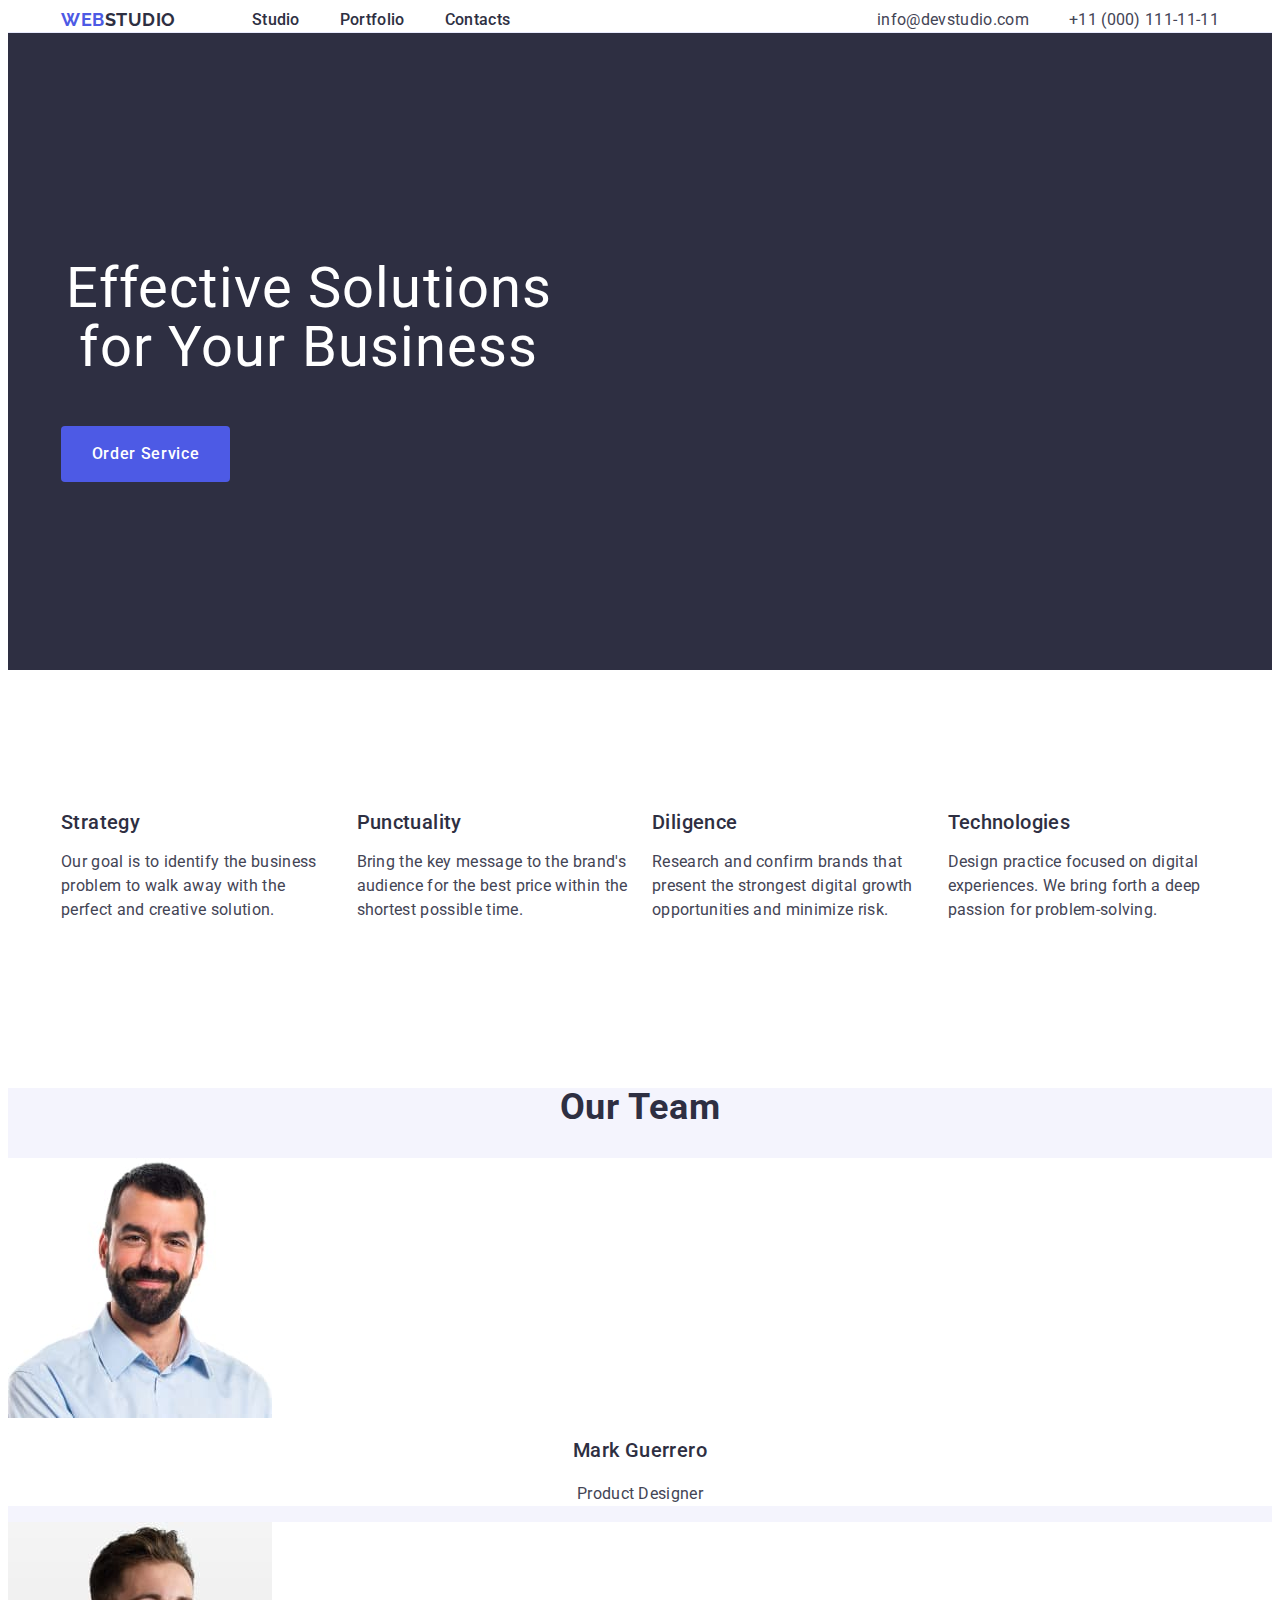
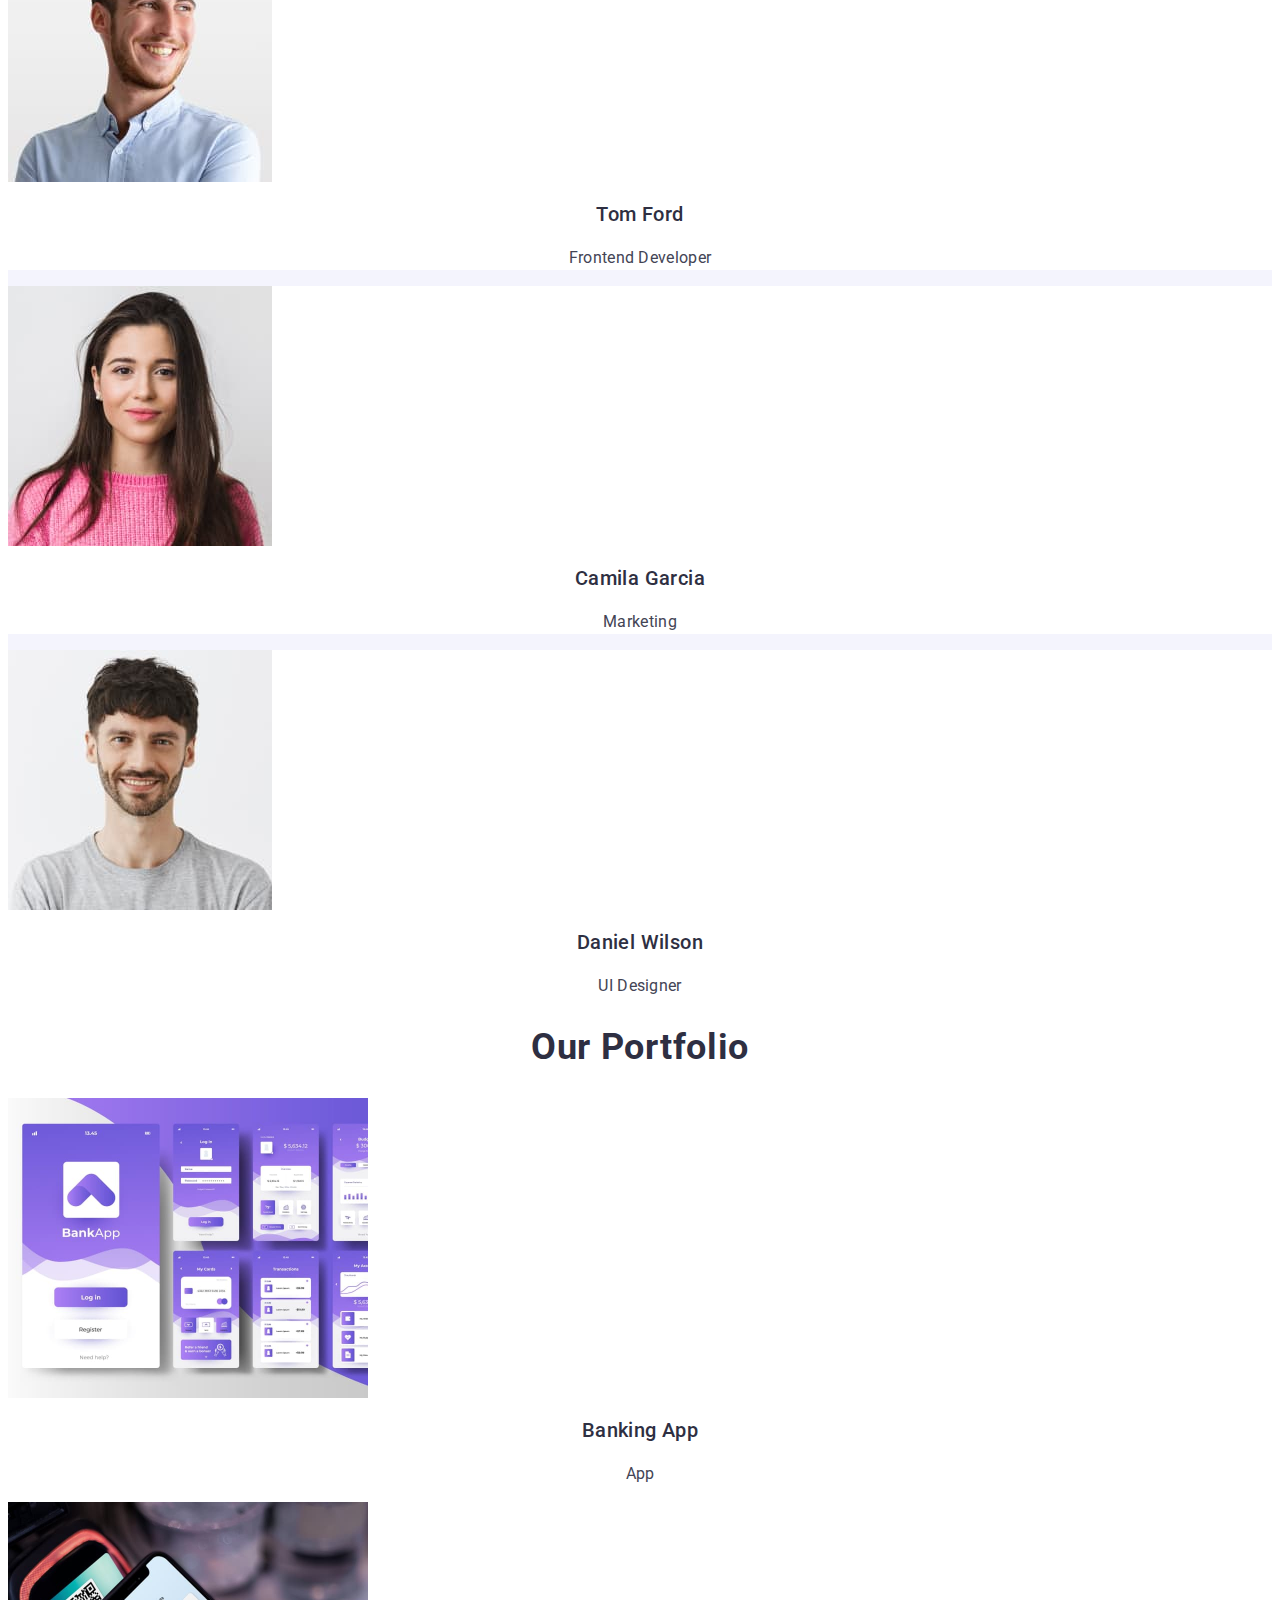
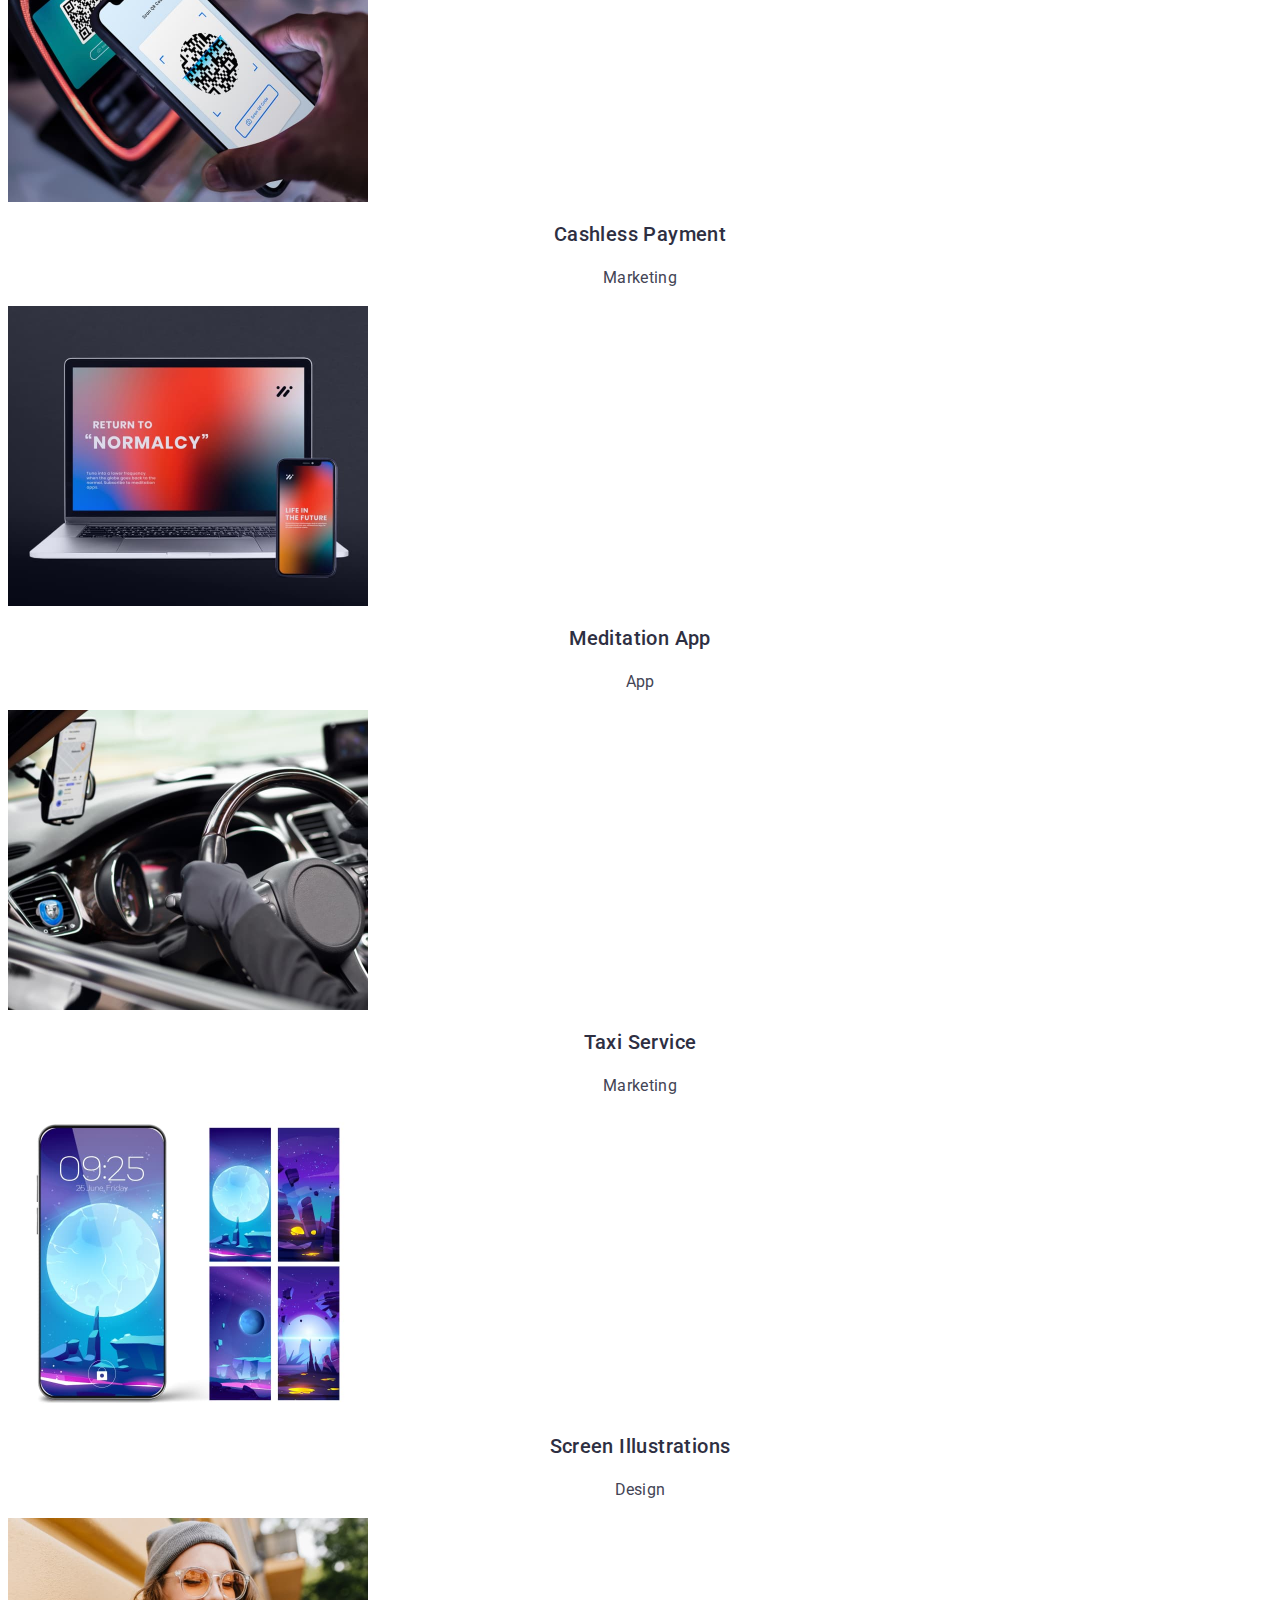
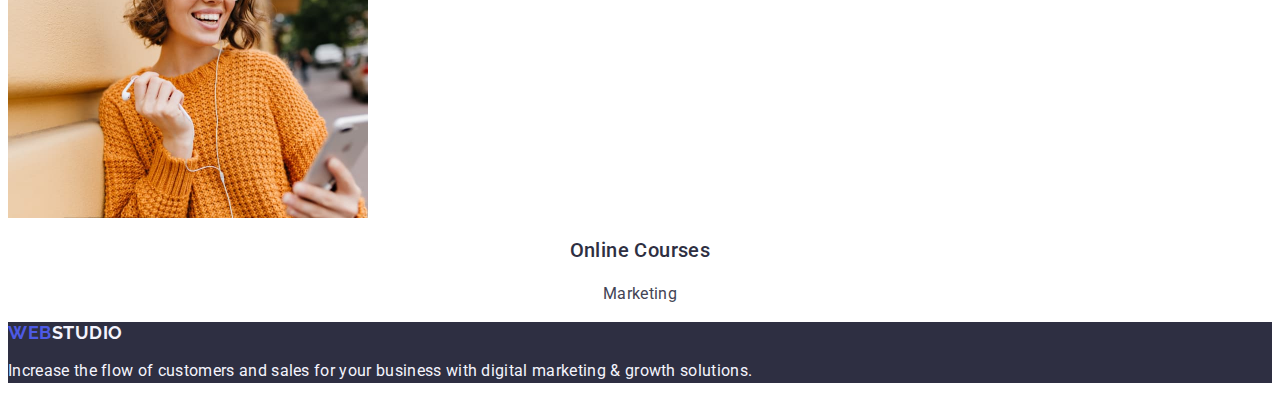
==== index.html @ 504574dc "q" ====
<!DOCTYPE html>
<html lang="en">
  <head>
    <meta charset="UTF-8" />
    <meta name="viewport" content="width=device-width, initial-scale=1.0" />
    <title>Web Studio</title>
    <link rel="preconnect" href="https://fonts.googleapis.com" />
    <link rel="preconnect" href="https://fonts.gstatic.com" crossorigin />
    <link
      href="https://fonts.googleapis.com/css2?family=Montserrat:wght@400;700&family=Roboto:wght@400;500;700&display=swap"
      rel="stylesheet"
    />
    <link rel="preconnect" href="https://fonts.googleapis.com" />
    <link rel="preconnect" href="https://fonts.gstatic.com" crossorigin />
    <link
      href="https://fonts.googleapis.com/css2?family=Raleway:wght@700&display=swap"
      rel="stylesheet"
    />
    <link
      rel="stylesheet"
      href="https://cdnjs.cloudflare.com/ajax/libs/modern-normalize/2.0.0/modern-normalize.min.css"
      integrity="sha512-4xo8blKMVCiXpTaLzQSLSw3KFOVPWhm/TRtuPVc4WG6kUgjH6J03IBuG7JZPkcWMxJ5huwaBpOpnwYElP/m6wg=="
      crossorigin="anonymous"
      referrerpolicy="no-referrer"
    />
    <link rel="stylesheet" href="css/style.css" />
  </head>

  <body>
    <header class="header">
      <div class="header_container container">
        <nav class="menu_nav">
          <a href="./index.html" class="header_logo_link"
            >Web<span class="studio">Studio</span></a
          >
          <ul class="menu">
            <li class="header_item">
              <a href="./index.html" class="link">Studio</a>
            </li>
            <li class="header_item">
              <a href="" class="link">Portfolio</a>
            </li>
            <li class="header_item">
              <a href="" class="link">Contacts</a>
            </li>
          </ul>
        </nav>
        <address class="header_em_ph">
          <ul class="address">
            <li>
              <a href="mailto:info@devstudio.com" class="contact_link"
                >info@devstudio.com</a
              >
            </li>
            <li>
              <a href="tel:+110001111111" class="contact_link"
                >+11 (000) 111-11-11</a
              >
            </li>
          </ul>
        </address>
      </div>
    </header>
    <main class="business">
      <section class="business_title">
        <div class="container">
          <h1 class="title_one">Effective Solutions for Your Business</h1>
          <button class="button_link" type="button">Order Service</button>
        </div>
      </section>
      <section class="feature">
        <div class="container">
          <h2 class="visually-hidden">Features</h2>
          <ul class="company_list">
            <li class="company_item">
              <h3 class="list">Strategy</h3>
              <p class="paragraf_list">
                Our goal is to identify the business problem to walk away with
                the perfect and creative solution.
              </p>
            </li>
            <li class="company_item">
              <h3 class="list">Punctuality</h3>
              <p class="paragraf_list">
                Bring the key message to the brand's audience for the best price
                within the shortest possible time.
              </p>
            </li>
            <li class="company_item">
              <h3 class="list">Diligence</h3>
              <p class="paragraf_list">
                Research and confirm brands that present the strongest digital
                growth opportunities and minimize risk.
              </p>
            </li>
            <li class="company_item">
              <h3 class="list">Technologies</h3>
              <p class="paragraf_list">
                Design practice focused on digital experiences. We bring forth a
                deep passion for problem-solving.
              </p>
            </li>
          </ul>
        </div>
      </section>
      <section class="our_team">
        <h2 class="our_portfolio">Our Team</h2>
        <ul>
          <li class="team_card">
            <img src="./images/jpg/img_1.jpg" alt="Mark Guerrero" width="264" />
            <h3 class="team_list">Mark Guerrero</h3>
            <p class="team_p">Product Designer</p>
          </li>
          <li class="team_card">
            <img
              src="./images/jpg/img_TomFord.jpg"
              alt="Tom Ford"
              width="264"
            />
            <h3 class="team_list">Tom Ford</h3>
            <p class="team_p">Frontend Developer</p>
          </li>
          <li class="team_card">
            <img
              src="./images/jpg/img_CamilaGarcia.jpg"
              alt="Camila Garcia"
              width="264"
            />
            <h3 class="team_list">Camila Garcia</h3>
            <p class="team_p">Marketing</p>
          </li>
          <li class="team_card">
            <img
              src="./images/jpg/img_DanielWilson.jpg"
              alt="Daniel Wilson"
              width="264"
            />
            <h3 class="team_list">Daniel Wilson</h3>
            <p class="team_p">UI Designer</p>
          </li>
        </ul>
      </section>
      <section class="our_portfolio">
        <h2 class="header_two">Our Portfolio</h2>
        <ul>
          <li>
            <img src="./images/jpg/image_1.jpg" alt="Banking App" width="360" />
            <h3 class="header_three">Banking App</h3>
            <p class="portfolio_p">App</p>
          </li>
          <li>
            <img
              src="./images/jpg/image_2.jpg"
              alt="Cashless Payment"
              width="360"
            />
            <h3 class="header_three">Cashless Payment</h3>
            <p class="portfolio_p">Marketing</p>
          </li>
          <li>
            <img
              src="./images/jpg/image_3.jpg"
              alt="Meditation App"
              width="360"
            />
            <h3 class="header_three">Meditation App</h3>
            <p class="portfolio_p">App</p>
          </li>
          <li>
            <img
              src="./images/jpg/image_4.jpg"
              alt="Taxi Service Marketing"
              width="360"
            />
            <h3 class="header_three">Taxi Service</h3>
            <p class="portfolio_p">Marketing</p>
          </li>
          <li>
            <img
              src="./images/jpg/image_5.jpg"
              alt="Screen Illustrations"
              width="360"
            />
            <h3 class="header_three">Screen Illustrations</h3>
            <p class="portfolio_p">Design</p>
          </li>
          <li>
            <img
              src="./images/jpg/image_6.jpg"
              alt="Online Courses Marketing"
              width="360"
            />
            <h3 class="header_three">Online Courses</h3>
            <p class="portfolio_p">Marketing</p>
          </li>
        </ul>
      </section>
    </main>
    <footer class="footer">
      <a href="./index.html" class="header_logo_link"
        >Web<span class="span_footer">Studio</span></a
      >
      <p class="footer_p">
        Increase the flow of customers and sales for your business with digital
        marketing & growth solutions.
      </p>
    </footer>
  </body>
</html>
---- css/style.css ----
:root {
  --color-iris: #4d5ae5;
  --color-ocean: #404bbf;
  --color-navy-blue: #2e2f42;
  --color-green: #31d0aa;
  --color-slate: #434455;
  --color-light-slate: #8e8f99;
  --color-cornflower: #e7e9fc;
  --color-cloud: #f4f4fd;
  --color-navy-blue-modal: #2e2f42;
  --color-grey: #2e2f42;
  --color-white: #ffffff;
  --color-dairy: #fcfcfc;
}

body {
  font-family: "Roboto", sans-serif;
  color: var(--color-slate);
  background-color: var(--color-white);
  font-size: 16px;
  letter-spacing: 0.02em;
}

.list {
  list-style: none;
}

.link {
  text-decoration: none;
}

h1,
h2,
h3,
h4,
h5,
h6,
p,
input,
textarea,
button {
  font: inherit;
}

button {
  cursor: pointer;
  color: currentColor;
}

ul {
  list-style: none;
  padding-left: 0;
  margin-top: 0;
  margin-bottom: 0;
}

a {
  text-decoration: none;
  outline: none;
}

img {
  display: block;
  max-width: 100%;
  height: auto;
}

/* Header */
.header {
  border-bottom: 1px solid #e7e9fc;
  display: flex;
}
.header_container {
  display: flex;
  align-items: center;
}
.container {
  width: 1158px;
  margin: 0 auto;
  padding: 0 15px;
}
.menu_nav {
  display: flex;
  align-items: center;
}
.header_logo_link {
  color: var(--IRIS, #4d5ae5);
  font-family: "Raleway", sans-serif;
  font-size: 18px;
  font-style: normal;
  font-weight: 700;
  line-height: 1.17;
  letter-spacing: 0.54px;
  text-transform: uppercase;
  margin-right: 76px;
  display: inline-block;
}
.studio {
  color: var(--NAVY-BLUE, #2e2f42);
  font-family: Raleway;
  font-size: 18px;
  font-style: normal;
  font-weight: 700;
  line-height: 21px;
  /* 116.667% */
  letter-spacing: 0.54px;
  text-transform: uppercase;
}
.menu {
  display: flex;
  gap: 40px;
}
.link {
  color: var(--NAVY-BLUE, #2e2f42);
  font-size: 16px;
  font-weight: 500;
  line-height: 1.5;
  letter-spacing: 0.32px;
  padding-top: 24px;
  padding-bottom: 24px;
}
.link:hover {
  color: #404bbf;
}

.link:focus {
  color: #404bbf;
}

.header_em_ph {
  font-style: normal;
  margin-left: auto;
}
.address {
  display: flex;
  gap: 40px;
}
.contact_link {
  font-size: 16px;
  line-height: 1.5;
  letter-spacing: 0.02em;
  color: #434455;
}
.contact_link:hover {
  color: #404bbf;
}
.contact_link:focus {
  color: #404bbf;
}

/* Header */

/* Section 1 */

.business_title {
  background: var(--NAVY-BLUE, #2e2f42);
  padding-top: 188px;
  padding-bottom: 188px;
}

.title_one {
  color: var(--WHITE, #fff);
  text-align: center;
  font-family: Roboto;
  font-size: 56px;
  font-style: normal;
  line-height: 1.07;
  letter-spacing: 0.02em;
  max-width: 496px;
}

.button_link {
  background: var(--IRIS, #4d5ae5);
  color: var(--WHITE, #fff);
  font-family: "Roboto", sans-serif;
  font-size: 16px;
  font-style: normal;
  font-weight: 500;
  line-height: 1.5;
  letter-spacing: 0.04em;
  cursor: pointer;
  display: block;
  border: none;
  border-radius: 4px;
  min-width: 169px;
  height: 56px;
  margin-top: 48px;
}
.button_link:hover {
  background: var(--OCEAN, #404bbf);
}
.button_link:focus {
  background: var(--OCEAN, #404bbf);
}
/* Section 1 */

/* Section 2 */
.feature {
  padding-top: 120px;
  padding-bottom: 120px;
}

.list {
  color: var(--NAVY-BLUE, #2e2f42);
  font-family: "Roboto", sans-serif;
  font-size: 20px;
  font-style: normal;
  font-weight: 500;
  line-height: 1.2;
  letter-spacing: 0.02em;
  margin-bottom: 8px;
}
.paragraf_list {
  color: var(--SLATE, #434455);
  font-family: "Roboto", sans-serif;
  font-size: 16px;
  font-style: normal;
  font-weight: 400;
  line-height: 1.5;
  letter-spacing: 0.02em;
}
.visually-hidden {
  position: absolute;
  width: 1px;
  height: 1px;
  margin: -1px;
  border: 0;
  padding: 0;
  white-space: nowrap;
  clip-path: inset(100%);
  clip: rect(0 0 0 0);
  overflow: hidden;
}
.company_list {
  display: flex;
  gap: 24px;
}
.company_item {
  width: calc((100% - 72px) / 4);
}
/* Section 2 */

/* Section 3 */

.our_team {
  background: var(--CLOUD, #f4f4fd);
}

.header_two {
  color: var(--NAVY-BLUE, #2e2f42);
  text-align: center;
  font-family: "Roboto", sans-serif;
  font-size: 36px;
  font-style: normal;
  font-weight: 700;
  line-height: 1.11;
  letter-spacing: 0.02em;
  text-transform: capitalize;
}
.team_card {
  background: var(--WHITE, #fff);
}
.team_list {
  color: var(--NAVY-BLUE, #2e2f42);
  text-align: center;
  font-family: "Roboto", sans-serif;
  font-size: 20px;
  font-style: normal;
  font-weight: 500;
  line-height: 1.2;
  letter-spacing: 0.02em;
}
.team_p {
  color: var(--SLATE, #434455);
  text-align: center;
  font-family: "Roboto", sans-serif;
  font-size: 16px;
  font-style: normal;
  font-weight: 400;
  line-height: 1.5;
  letter-spacing: 0.02em;
}

/* Section 3 */

/* Section 4 */

.portfolio_p {
  color: var(--SLATE, #434455);
  font-family: "Roboto", sans-serif;
  font-size: 16px;
  font-style: normal;
  font-weight: 400;
  line-height: 1.5;
  letter-spacing: 0.02em;
}
.our_portfolio {
  color: var(--NAVY-BLUE, #2e2f42);
  text-align: center;
  font-family: "Roboto", sans-serif;
  font-size: 36px;
  font-style: normal;
  font-weight: 700;
  line-height: 1.11;
  letter-spacing: 0.02em;
  text-transform: capitalize;
}
.header_three {
  color: var(--NAVY-BLUE, #2e2f42);
  font-family: Roboto;
  font-size: 20px;
  font-style: normal;
  font-weight: 500;
  line-height: 1.2;
  letter-spacing: 0.02em;
}
/* Section 4 */

/* Footer */

.footer {
  background: var(--NAVY-BLUE, #2e2f42);
}
.span_footer {
  color: #f4f4fd;
}
.footer_p {
  color: var(--CLOUD, #f4f4fd);
  font-family: Roboto;
  font-size: 16px;
  font-style: normal;
  font-weight: 400;
  line-height: 1.5;
  letter-spacing: 0.02em;
}

/* Footer */
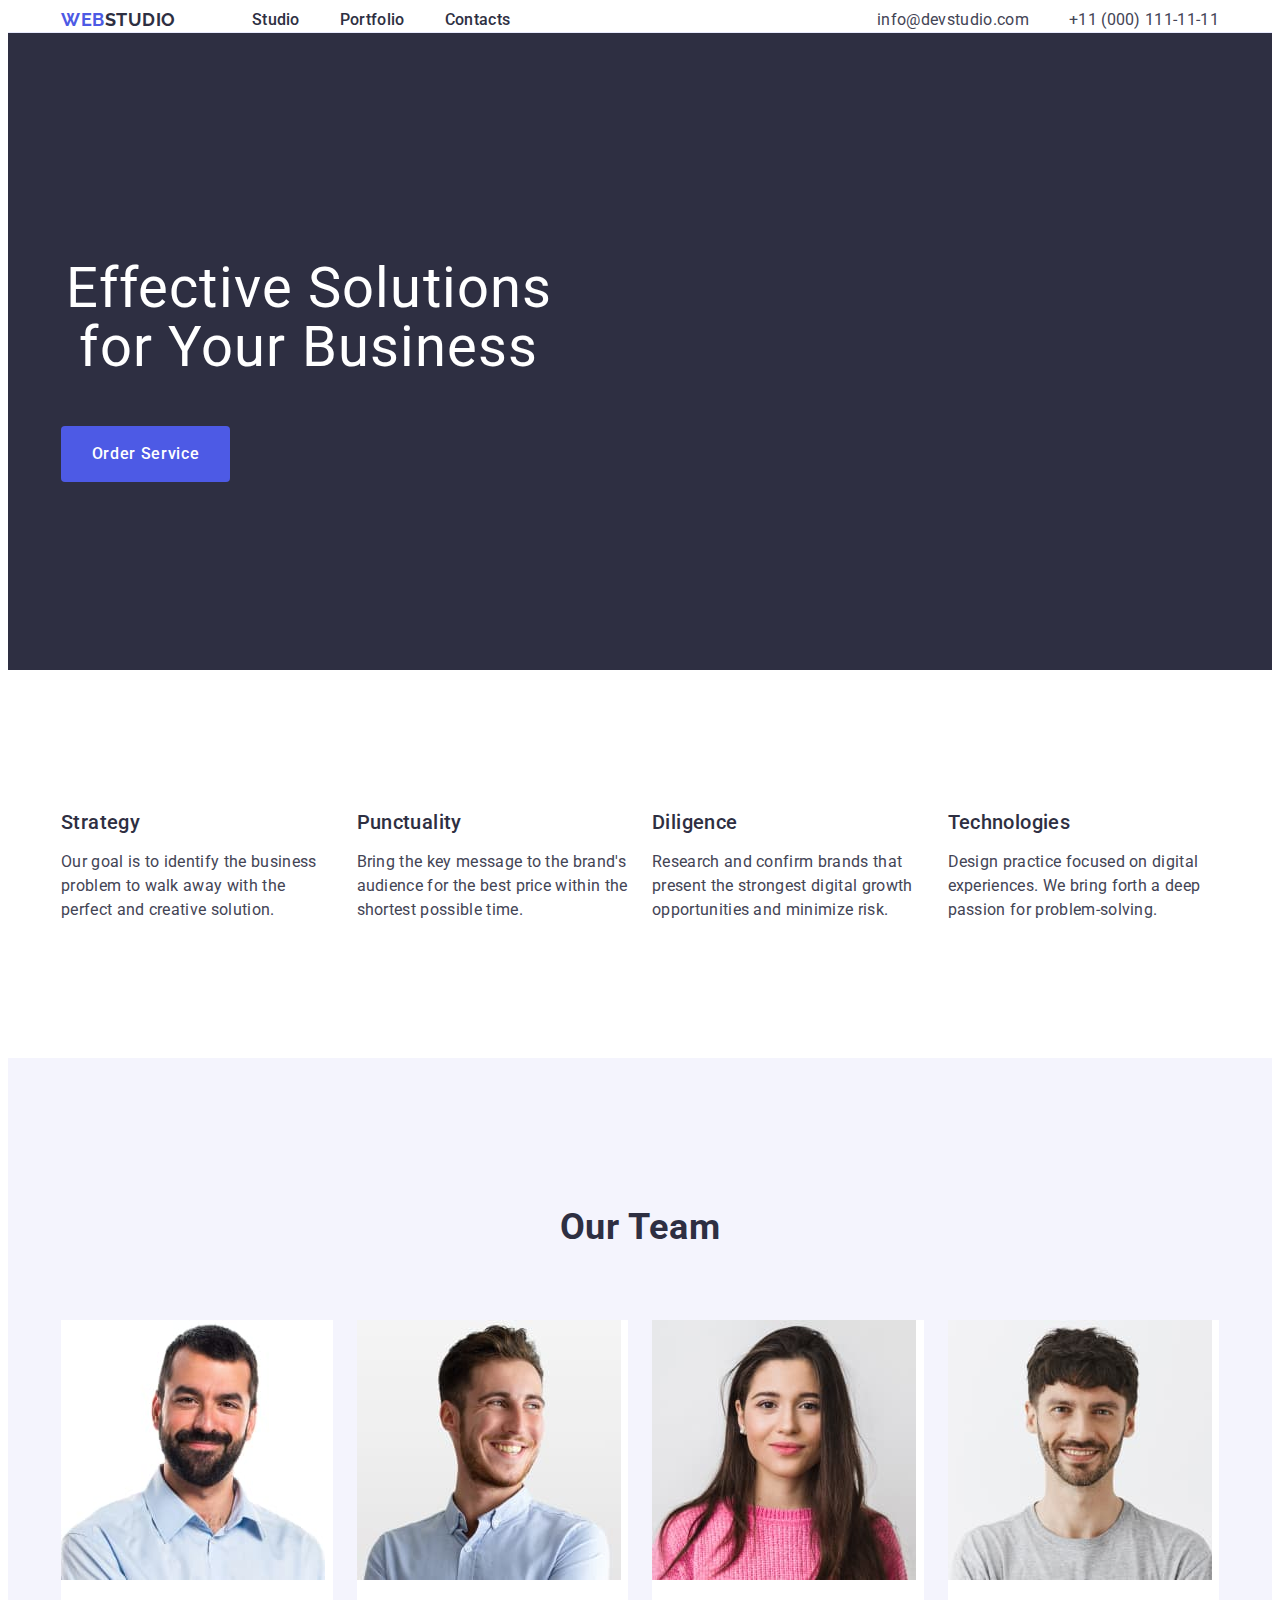
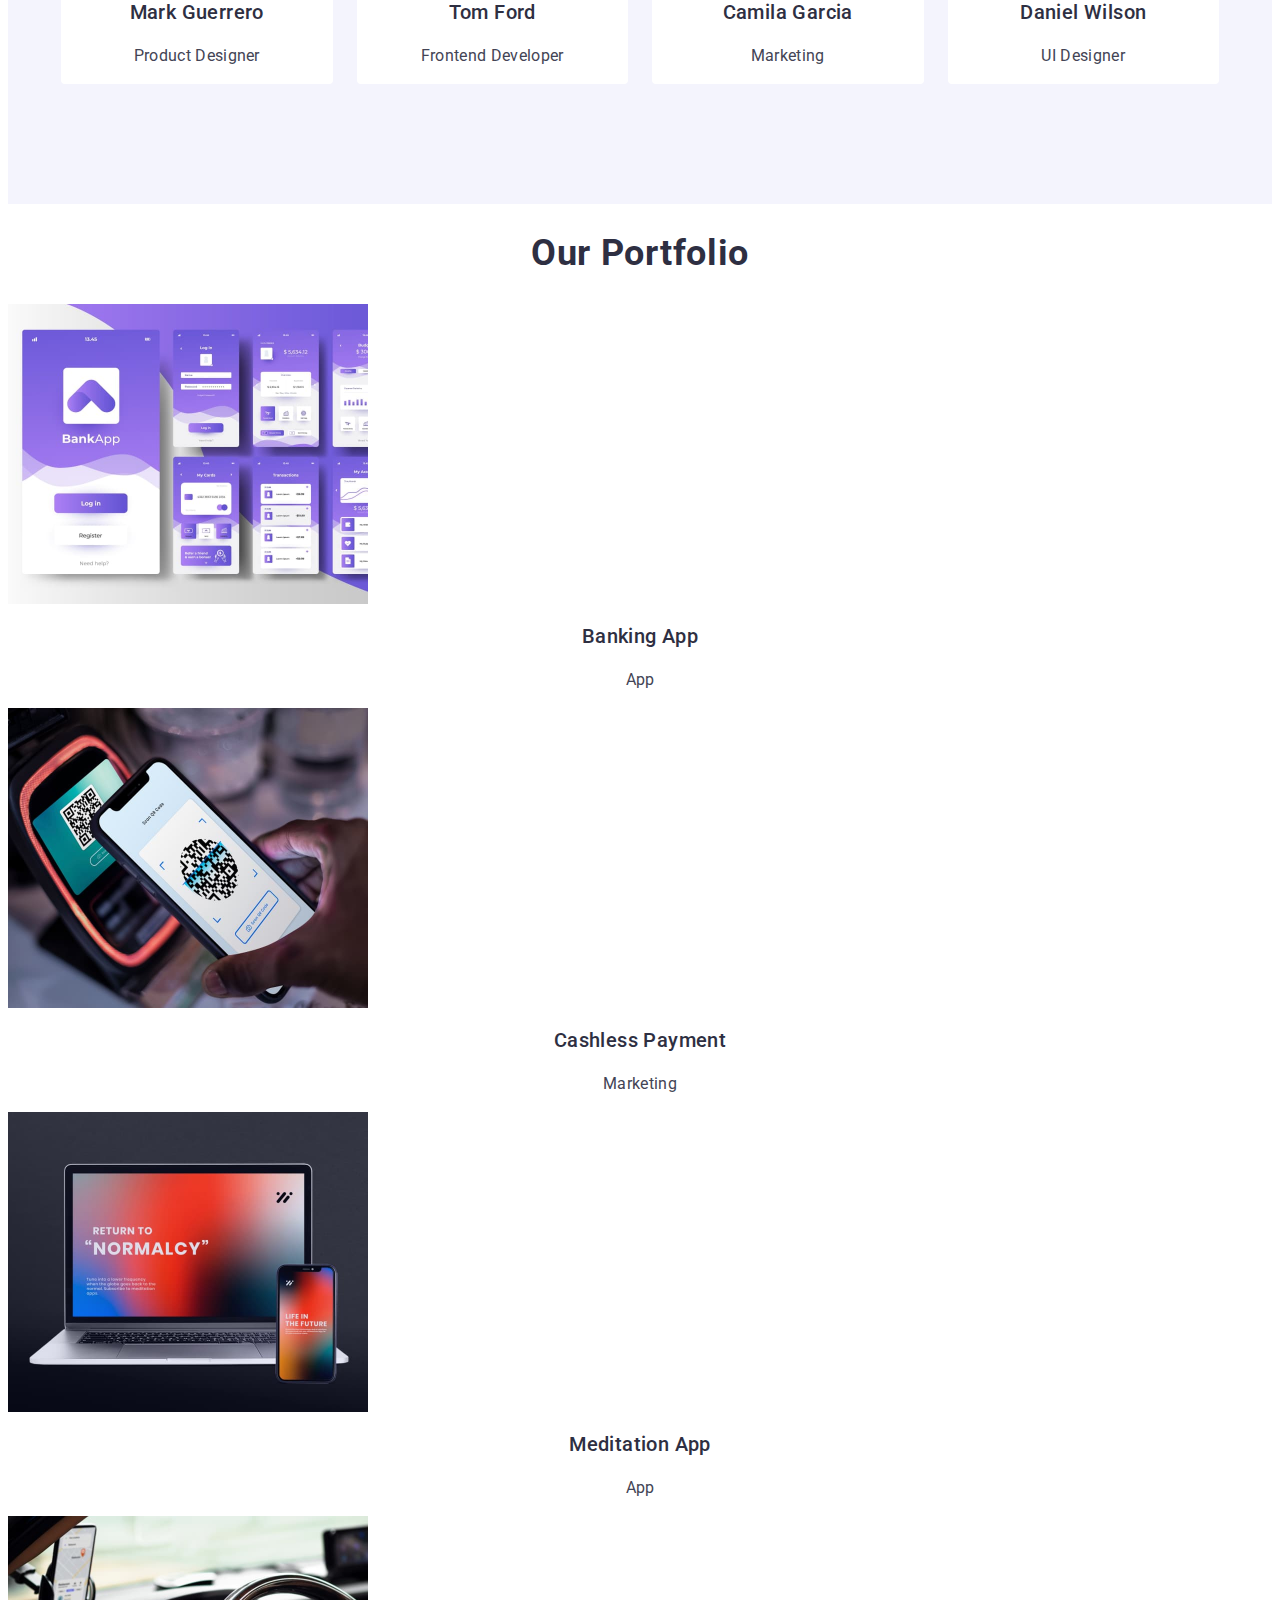
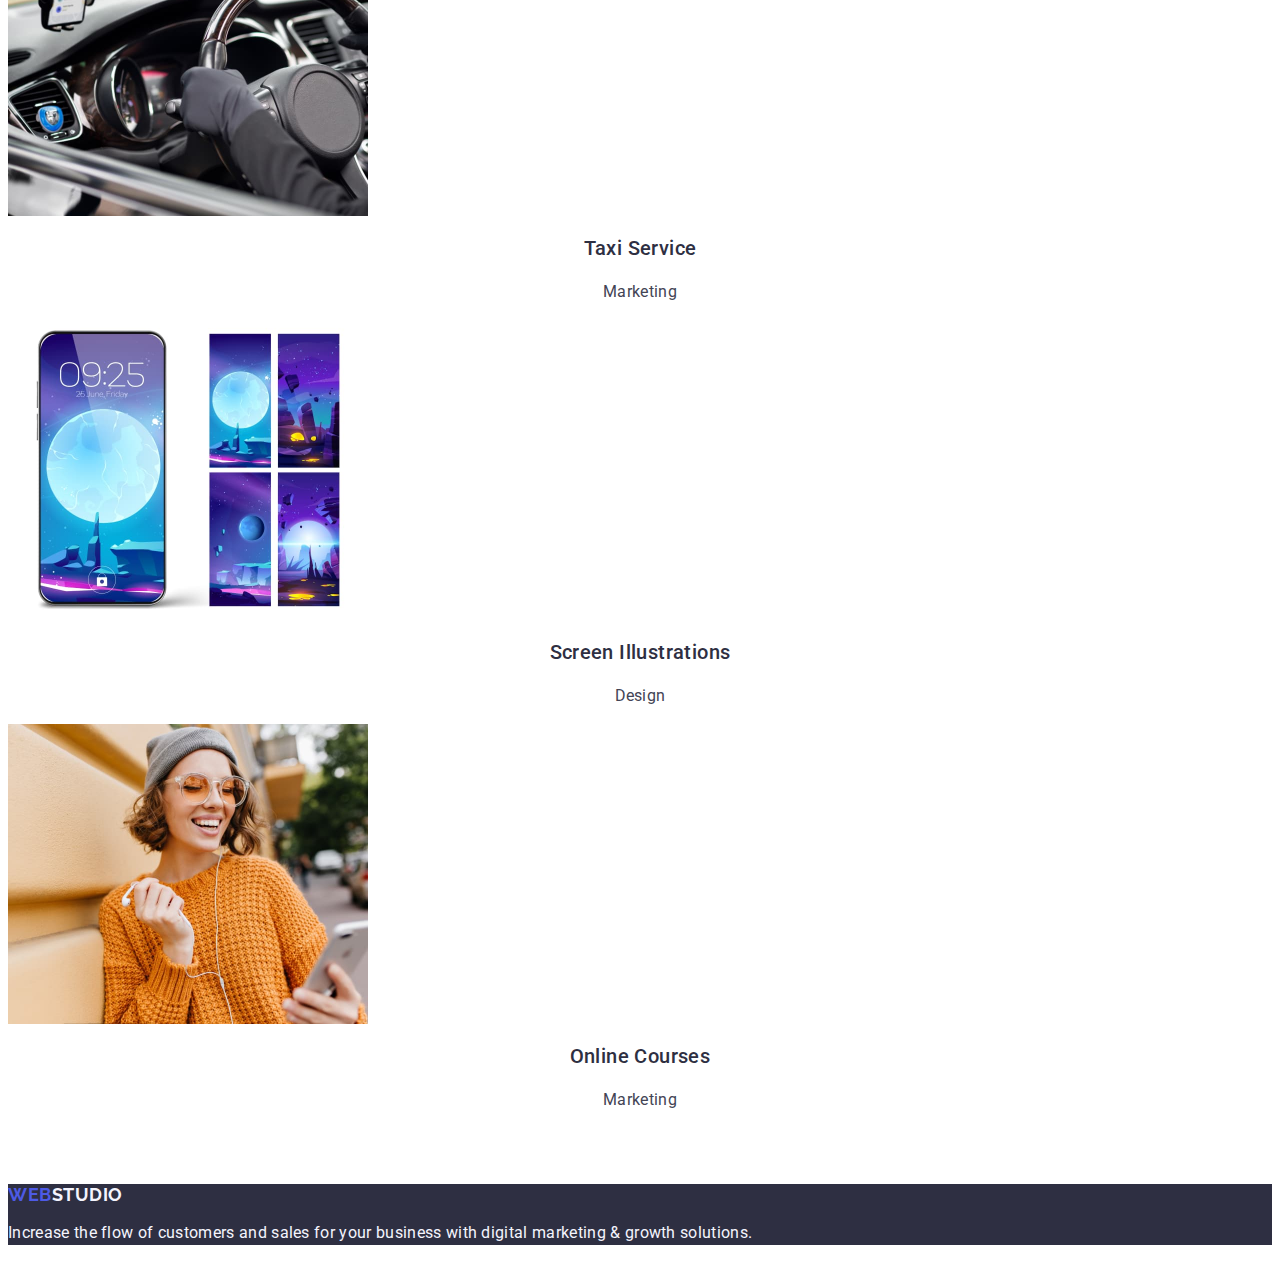
==== commit 2c09f3e9: "q" ====
--- a/index.html
+++ b/index.html
@@ -104,41 +104,47 @@
         </div>
       </section>
       <section class="our_team">
-        <h2 class="our_portfolio">Our Team</h2>
-        <ul>
-          <li class="team_card">
-            <img src="./images/jpg/img_1.jpg" alt="Mark Guerrero" width="264" />
-            <h3 class="team_list">Mark Guerrero</h3>
-            <p class="team_p">Product Designer</p>
-          </li>
-          <li class="team_card">
-            <img
-              src="./images/jpg/img_TomFord.jpg"
-              alt="Tom Ford"
-              width="264"
-            />
-            <h3 class="team_list">Tom Ford</h3>
-            <p class="team_p">Frontend Developer</p>
-          </li>
-          <li class="team_card">
-            <img
-              src="./images/jpg/img_CamilaGarcia.jpg"
-              alt="Camila Garcia"
-              width="264"
-            />
-            <h3 class="team_list">Camila Garcia</h3>
-            <p class="team_p">Marketing</p>
-          </li>
-          <li class="team_card">
-            <img
-              src="./images/jpg/img_DanielWilson.jpg"
-              alt="Daniel Wilson"
-              width="264"
-            />
-            <h3 class="team_list">Daniel Wilson</h3>
-            <p class="team_p">UI Designer</p>
-          </li>
-        </ul>
+        <div class="container">
+          <h2 class="our_portfolio">Our Team</h2>
+          <ul class="team_list">
+            <li class="team_card">
+              <img
+                src="./images/jpg/img_1.jpg"
+                alt="Mark Guerrero"
+                width="264"
+              />
+              <h3 class="team_item">Mark Guerrero</h3>
+              <p class="team_p">Product Designer</p>
+            </li>
+            <li class="team_card">
+              <img
+                src="./images/jpg/img_TomFord.jpg"
+                alt="Tom Ford"
+                width="264"
+              />
+              <h3 class="team_item">Tom Ford</h3>
+              <p class="team_p">Frontend Developer</p>
+            </li>
+            <li class="team_card">
+              <img
+                src="./images/jpg/img_CamilaGarcia.jpg"
+                alt="Camila Garcia"
+                width="264"
+              />
+              <h3 class="team_item">Camila Garcia</h3>
+              <p class="team_p">Marketing</p>
+            </li>
+            <li class="team_card">
+              <img
+                src="./images/jpg/img_DanielWilson.jpg"
+                alt="Daniel Wilson"
+                width="264"
+              />
+              <h3 class="team_item">Daniel Wilson</h3>
+              <p class="team_p">UI Designer</p>
+            </li>
+          </ul>
+        </div>
       </section>
       <section class="our_portfolio">
         <h2 class="header_two">Our Portfolio</h2>
--- a/css/style.css
+++ b/css/style.css
@@ -241,9 +241,13 @@
 /* Section 2 */
 
 /* Section 3 */
-
+.our_portfolio {
+  margin-bottom: 72px;
+}
 .our_team {
   background: var(--CLOUD, #f4f4fd);
+  padding-top: 120px;
+  padding-bottom: 120px;
 }
 
 .header_two {
@@ -259,8 +263,10 @@
 }
 .team_card {
   background: var(--WHITE, #fff);
-}
-.team_list {
+  width: calc((100% - 72px) / 4);
+  border-radius: 0px 0px 4px 4px;
+}
+.team_item {
   color: var(--NAVY-BLUE, #2e2f42);
   text-align: center;
   font-family: "Roboto", sans-serif;
@@ -280,7 +286,10 @@
   line-height: 1.5;
   letter-spacing: 0.02em;
 }
-
+.team_list {
+  display: flex;
+  gap: 24px;
+}
 /* Section 3 */
 
 /* Section 4 */
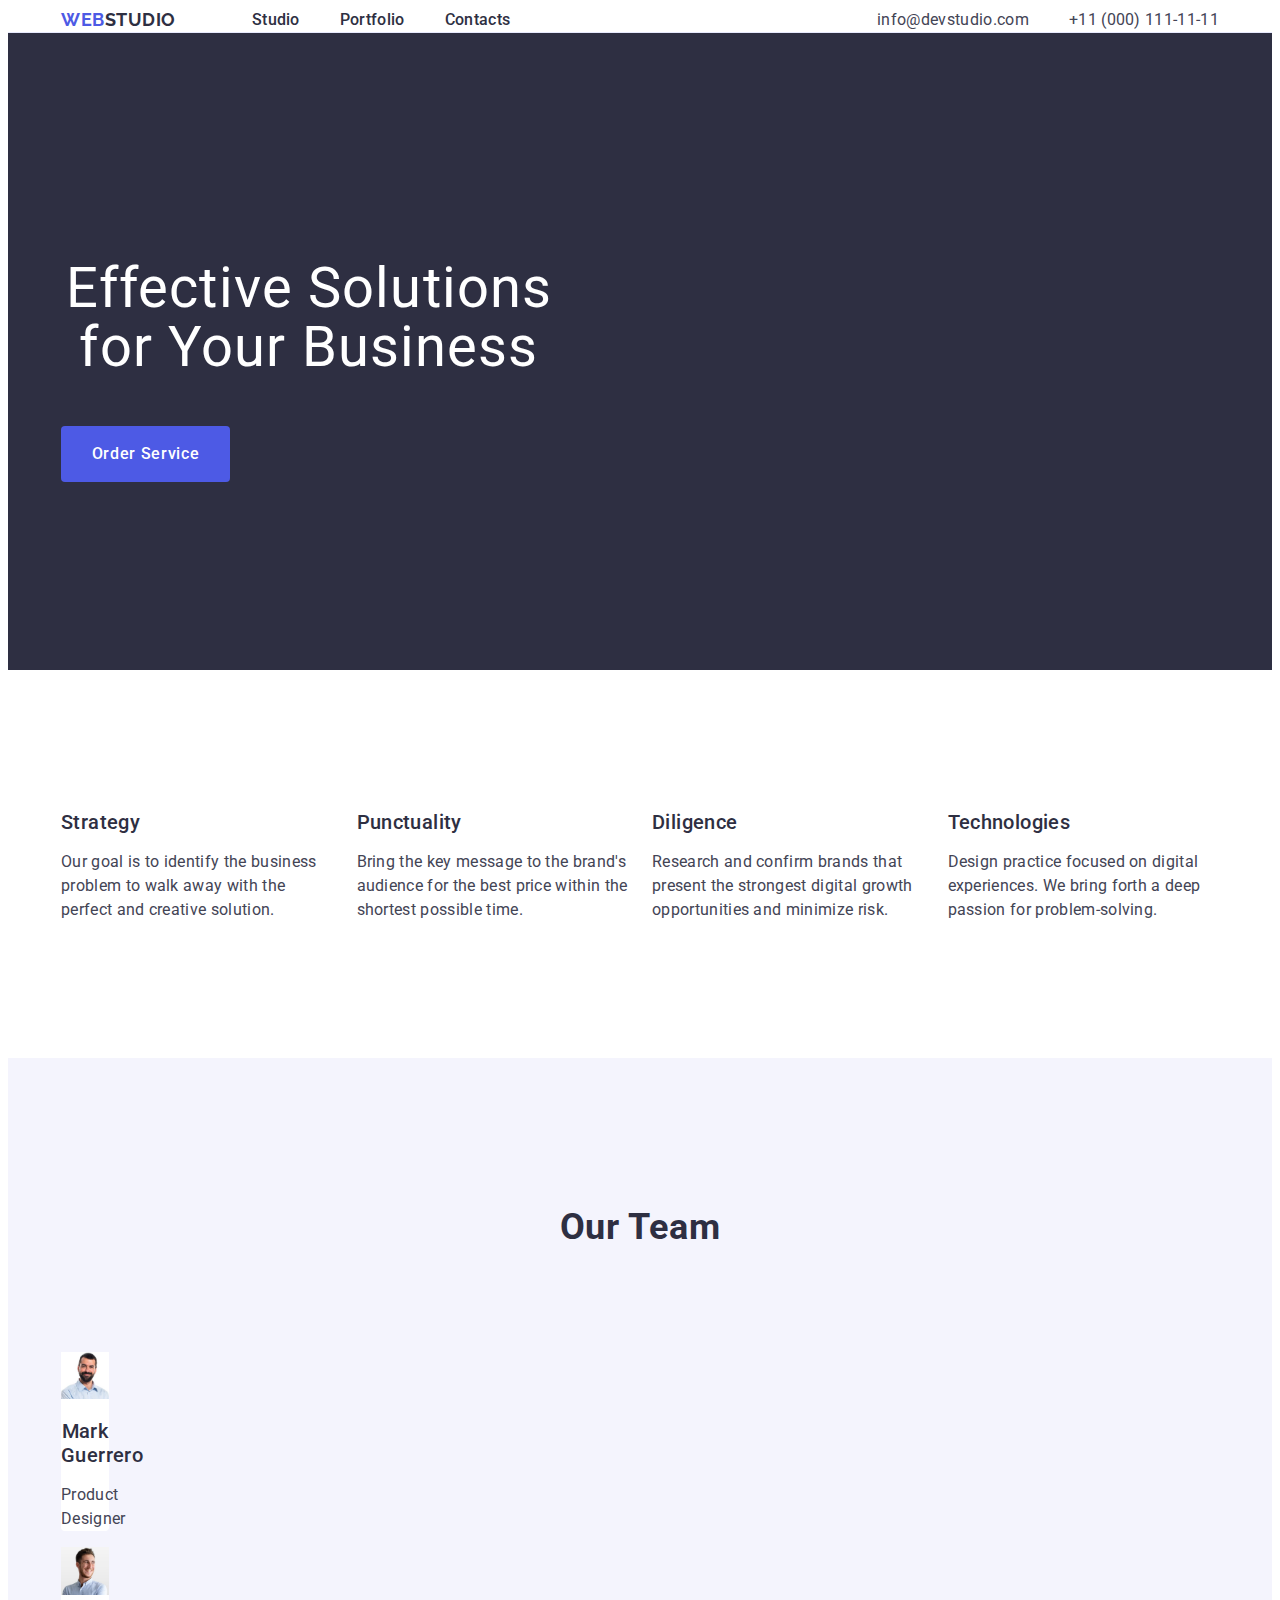
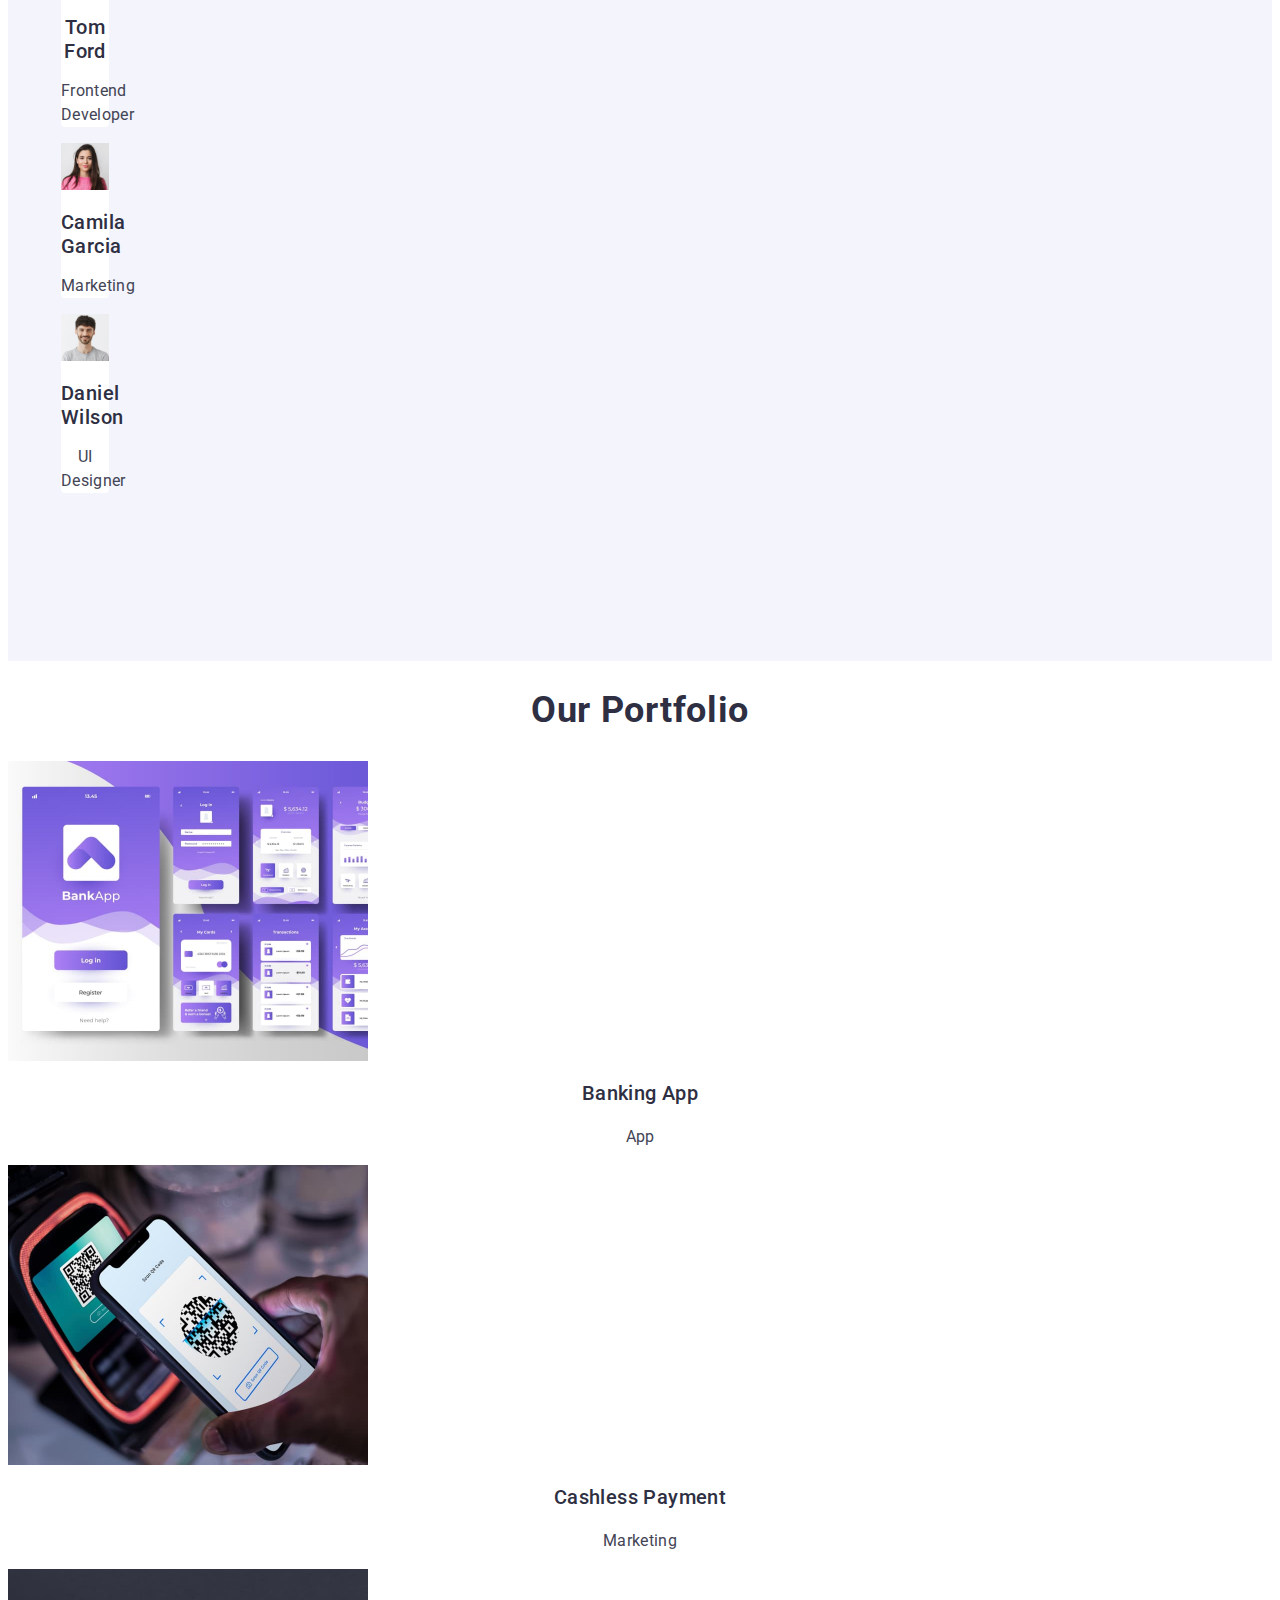
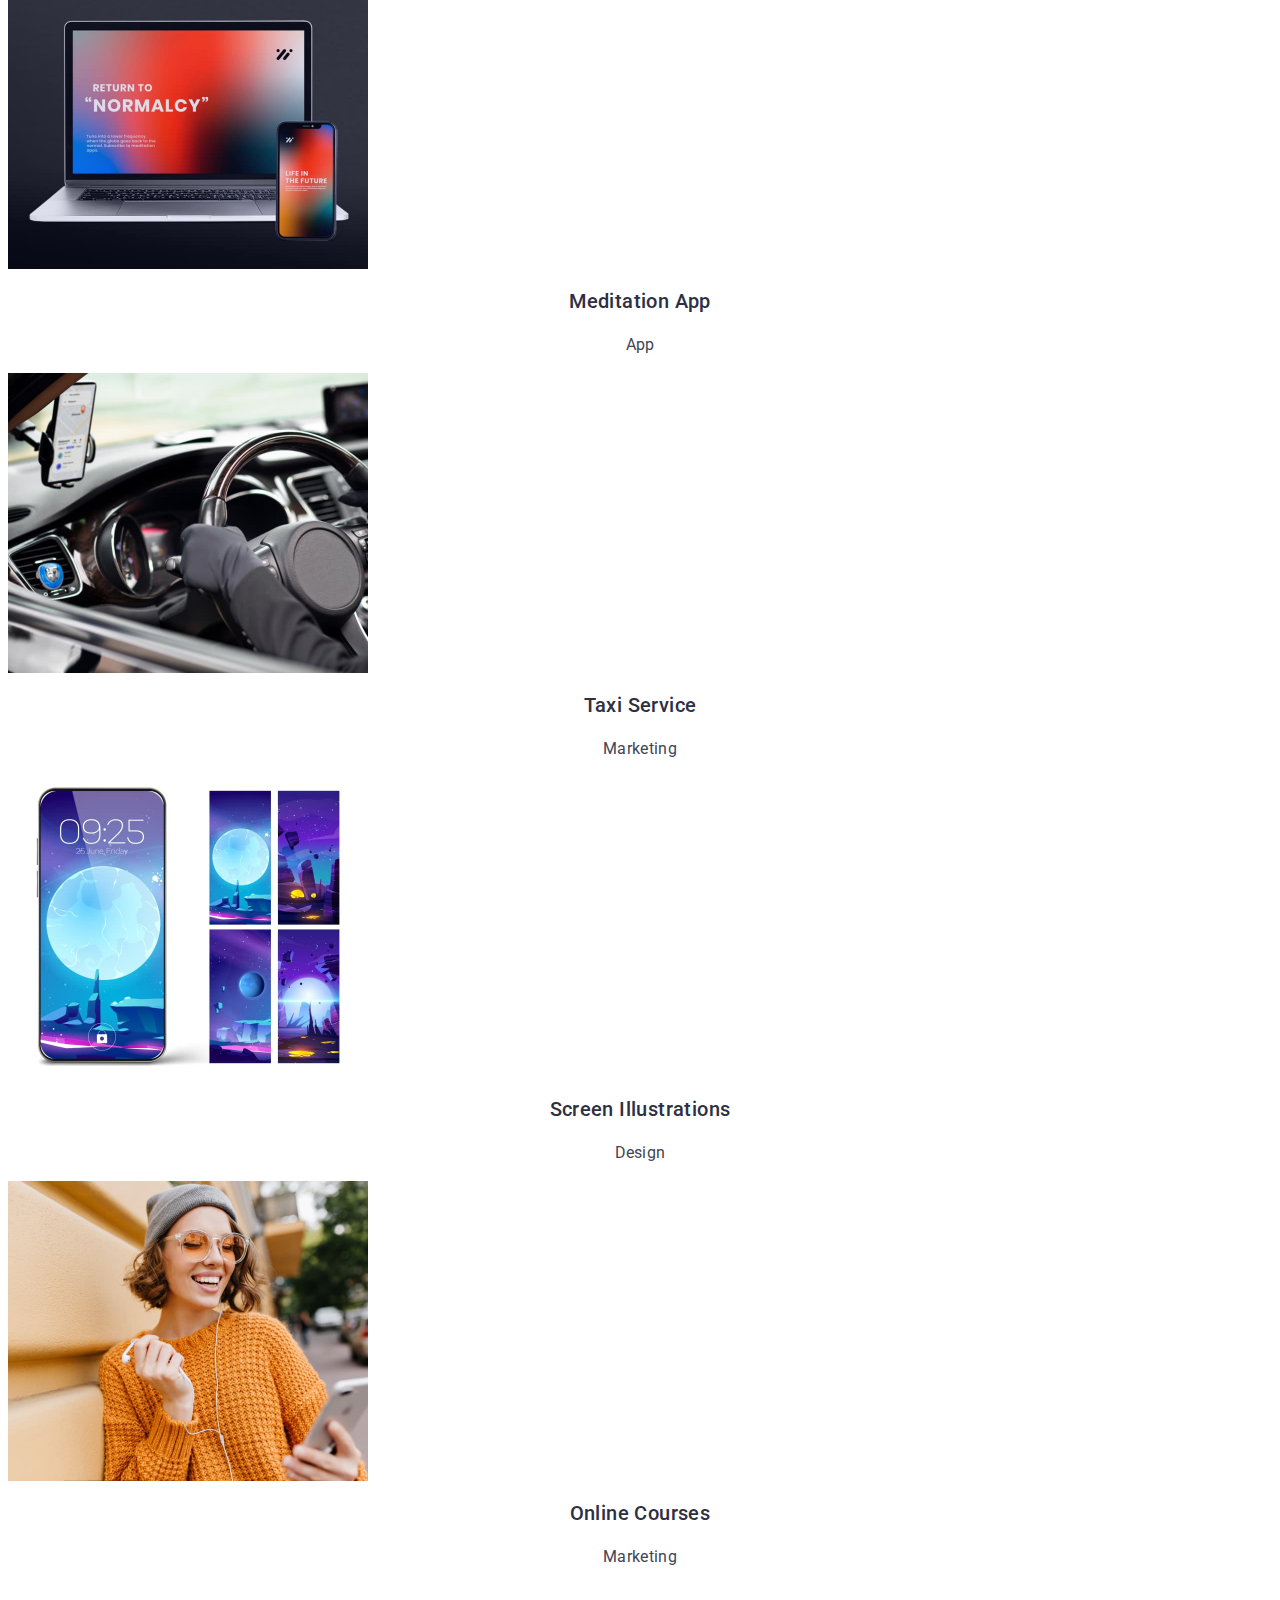
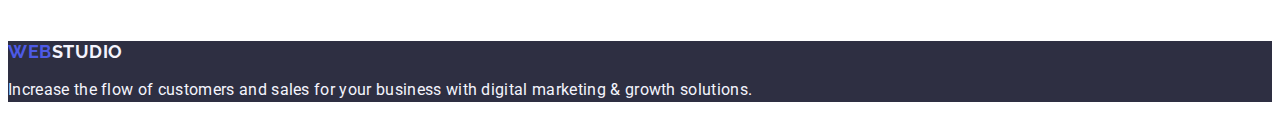
==== commit 844f4713: "q" ====
--- a/index.html
+++ b/index.html
@@ -107,42 +107,44 @@
         <div class="container">
           <h2 class="our_portfolio">Our Team</h2>
           <ul class="team_list">
-            <li class="team_card">
-              <img
-                src="./images/jpg/img_1.jpg"
-                alt="Mark Guerrero"
-                width="264"
-              />
-              <h3 class="team_item">Mark Guerrero</h3>
-              <p class="team_p">Product Designer</p>
-            </li>
-            <li class="team_card">
-              <img
-                src="./images/jpg/img_TomFord.jpg"
-                alt="Tom Ford"
-                width="264"
-              />
-              <h3 class="team_item">Tom Ford</h3>
-              <p class="team_p">Frontend Developer</p>
-            </li>
-            <li class="team_card">
-              <img
-                src="./images/jpg/img_CamilaGarcia.jpg"
-                alt="Camila Garcia"
-                width="264"
-              />
-              <h3 class="team_item">Camila Garcia</h3>
-              <p class="team_p">Marketing</p>
-            </li>
-            <li class="team_card">
-              <img
-                src="./images/jpg/img_DanielWilson.jpg"
-                alt="Daniel Wilson"
-                width="264"
-              />
-              <h3 class="team_item">Daniel Wilson</h3>
-              <p class="team_p">UI Designer</p>
-            </li>
+            <div class="team_list_container">
+              <li class="team_card">
+                <img
+                  src="./images/jpg/img_1.jpg"
+                  alt="Mark Guerrero"
+                  width="264"
+                />
+                <h3 class="team_item">Mark Guerrero</h3>
+                <p class="team_p">Product Designer</p>
+              </li>
+              <li class="team_card">
+                <img
+                  src="./images/jpg/img_TomFord.jpg"
+                  alt="Tom Ford"
+                  width="264"
+                />
+                <h3 class="team_item">Tom Ford</h3>
+                <p class="team_p">Frontend Developer</p>
+              </li>
+              <li class="team_card">
+                <img
+                  src="./images/jpg/img_CamilaGarcia.jpg"
+                  alt="Camila Garcia"
+                  width="264"
+                />
+                <h3 class="team_item">Camila Garcia</h3>
+                <p class="team_p">Marketing</p>
+              </li>
+              <li class="team_card">
+                <img
+                  src="./images/jpg/img_DanielWilson.jpg"
+                  alt="Daniel Wilson"
+                  width="264"
+                />
+                <h3 class="team_item">Daniel Wilson</h3>
+                <p class="team_p">UI Designer</p>
+              </li>
+            </div>
           </ul>
         </div>
       </section>
--- a/css/style.css
+++ b/css/style.css
@@ -275,6 +275,7 @@
   font-weight: 500;
   line-height: 1.2;
   letter-spacing: 0.02em;
+  margin-bottom: 8px;
 }
 .team_p {
   color: var(--SLATE, #434455);
@@ -289,6 +290,10 @@
 .team_list {
   display: flex;
   gap: 24px;
+}
+.team_list_container {
+  padding-top: 32px;
+  padding-bottom: 32px;
 }
 /* Section 3 */
 
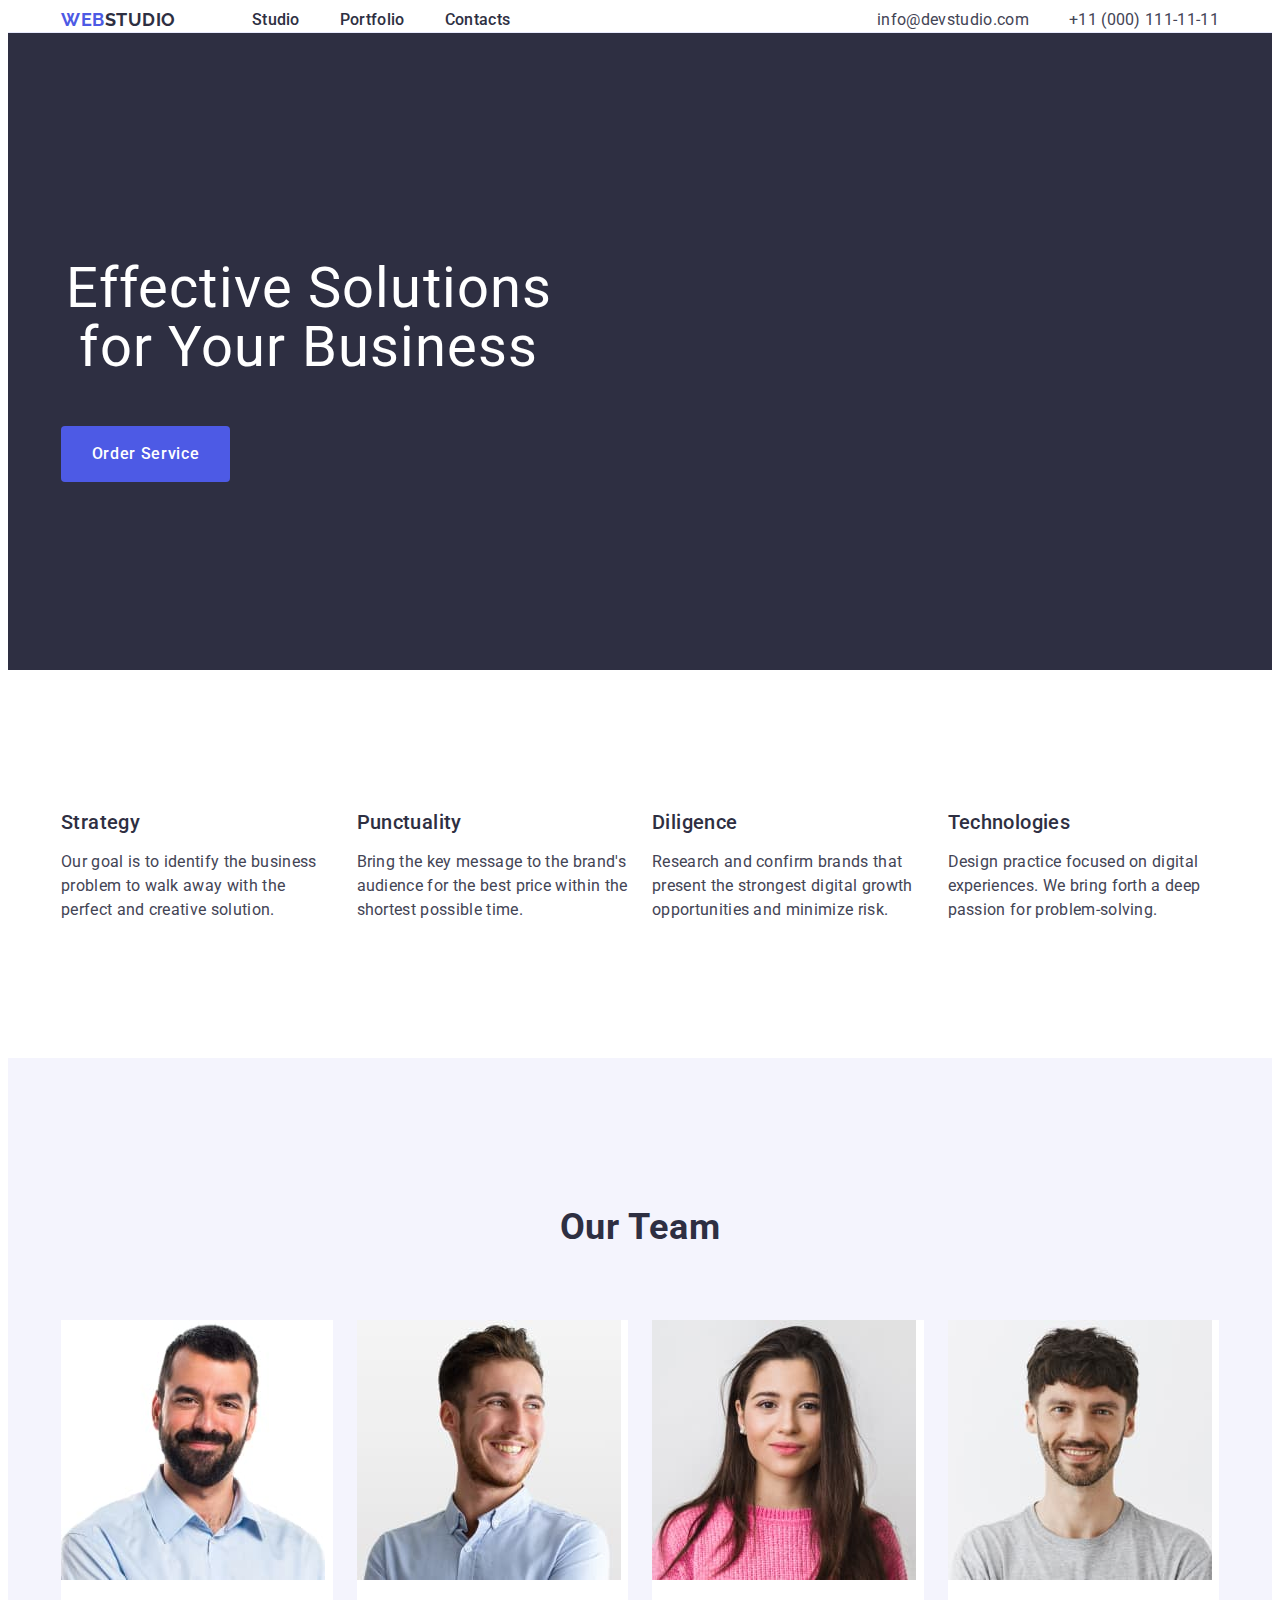
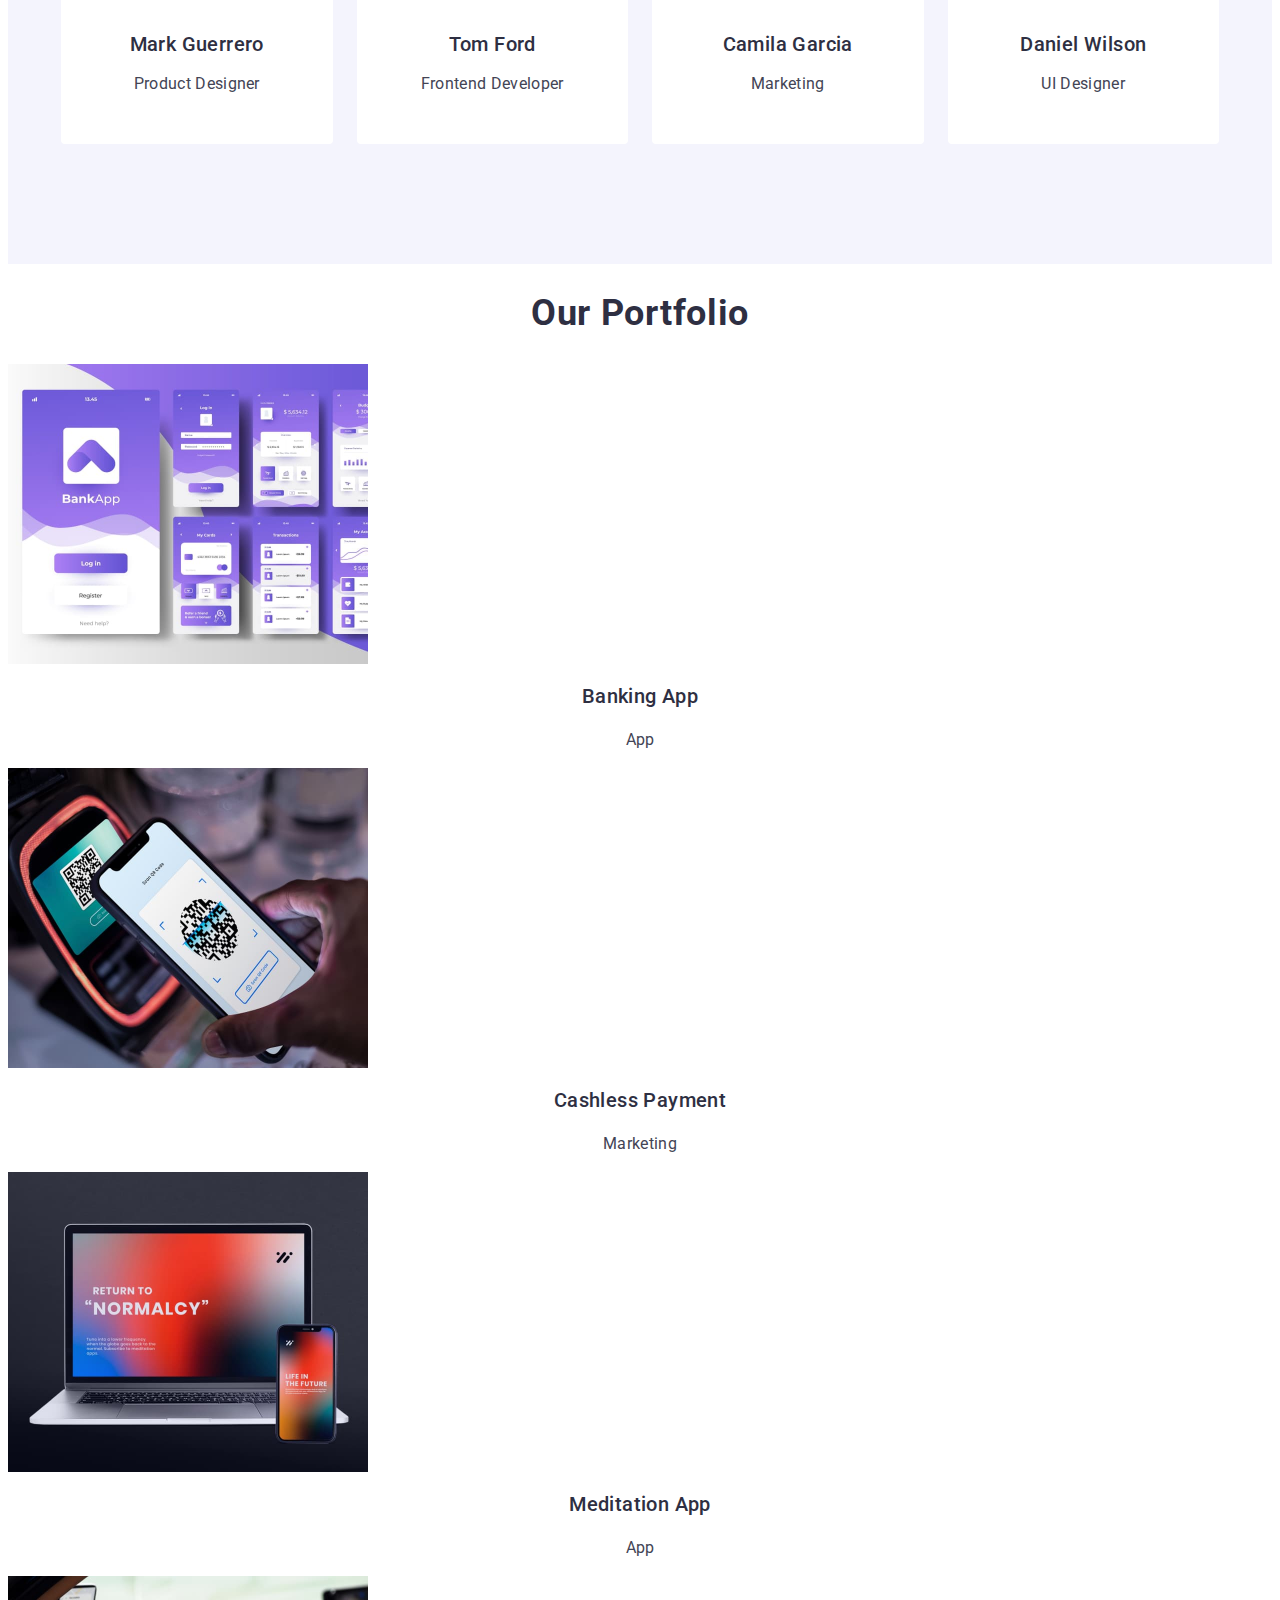
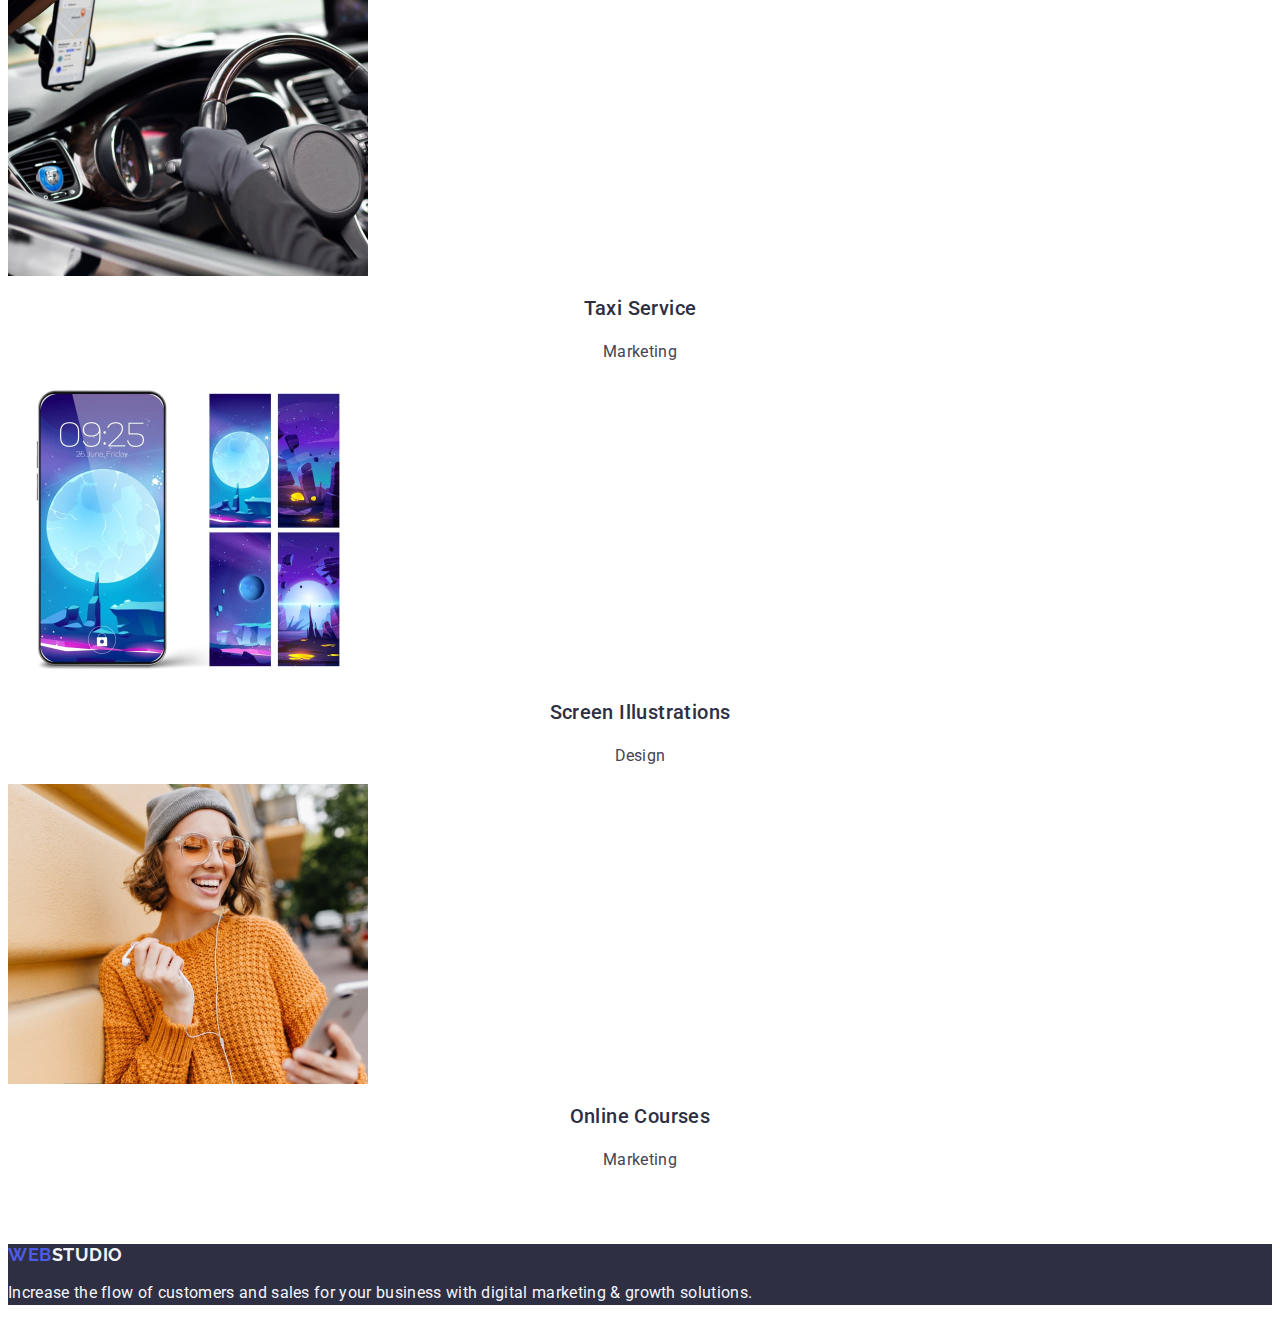
==== commit d5d3e86a: "Update index.html" ====
--- a/index.html
+++ b/index.html
@@ -107,44 +107,50 @@
         <div class="container">
           <h2 class="our_portfolio">Our Team</h2>
           <ul class="team_list">
-            <div class="team_list_container">
-              <li class="team_card">
-                <img
-                  src="./images/jpg/img_1.jpg"
-                  alt="Mark Guerrero"
-                  width="264"
-                />
+            <li class="team_card">
+              <img
+                src="./images/jpg/img_1.jpg"
+                alt="Mark Guerrero"
+                width="264"
+              />
+              <div class="team_list_container">
                 <h3 class="team_item">Mark Guerrero</h3>
                 <p class="team_p">Product Designer</p>
-              </li>
-              <li class="team_card">
-                <img
-                  src="./images/jpg/img_TomFord.jpg"
-                  alt="Tom Ford"
-                  width="264"
-                />
+              </div>
+            </li>
+            <li class="team_card">
+              <img
+                src="./images/jpg/img_TomFord.jpg"
+                alt="Tom Ford"
+                width="264"
+              />
+              <div class="team_list_container">
                 <h3 class="team_item">Tom Ford</h3>
                 <p class="team_p">Frontend Developer</p>
-              </li>
-              <li class="team_card">
-                <img
-                  src="./images/jpg/img_CamilaGarcia.jpg"
-                  alt="Camila Garcia"
-                  width="264"
-                />
+              </div>
+            </li>
+            <li class="team_card">
+              <img
+                src="./images/jpg/img_CamilaGarcia.jpg"
+                alt="Camila Garcia"
+                width="264"
+              />
+              <div class="team_list_container">
                 <h3 class="team_item">Camila Garcia</h3>
                 <p class="team_p">Marketing</p>
-              </li>
-              <li class="team_card">
-                <img
-                  src="./images/jpg/img_DanielWilson.jpg"
-                  alt="Daniel Wilson"
-                  width="264"
-                />
+              </div>
+            </li>
+            <li class="team_card">
+              <img
+                src="./images/jpg/img_DanielWilson.jpg"
+                alt="Daniel Wilson"
+                width="264"
+              />
+              <div class="team_list_container">
                 <h3 class="team_item">Daniel Wilson</h3>
                 <p class="team_p">UI Designer</p>
-              </li>
-            </div>
+              </div>
+            </li>
           </ul>
         </div>
       </section>
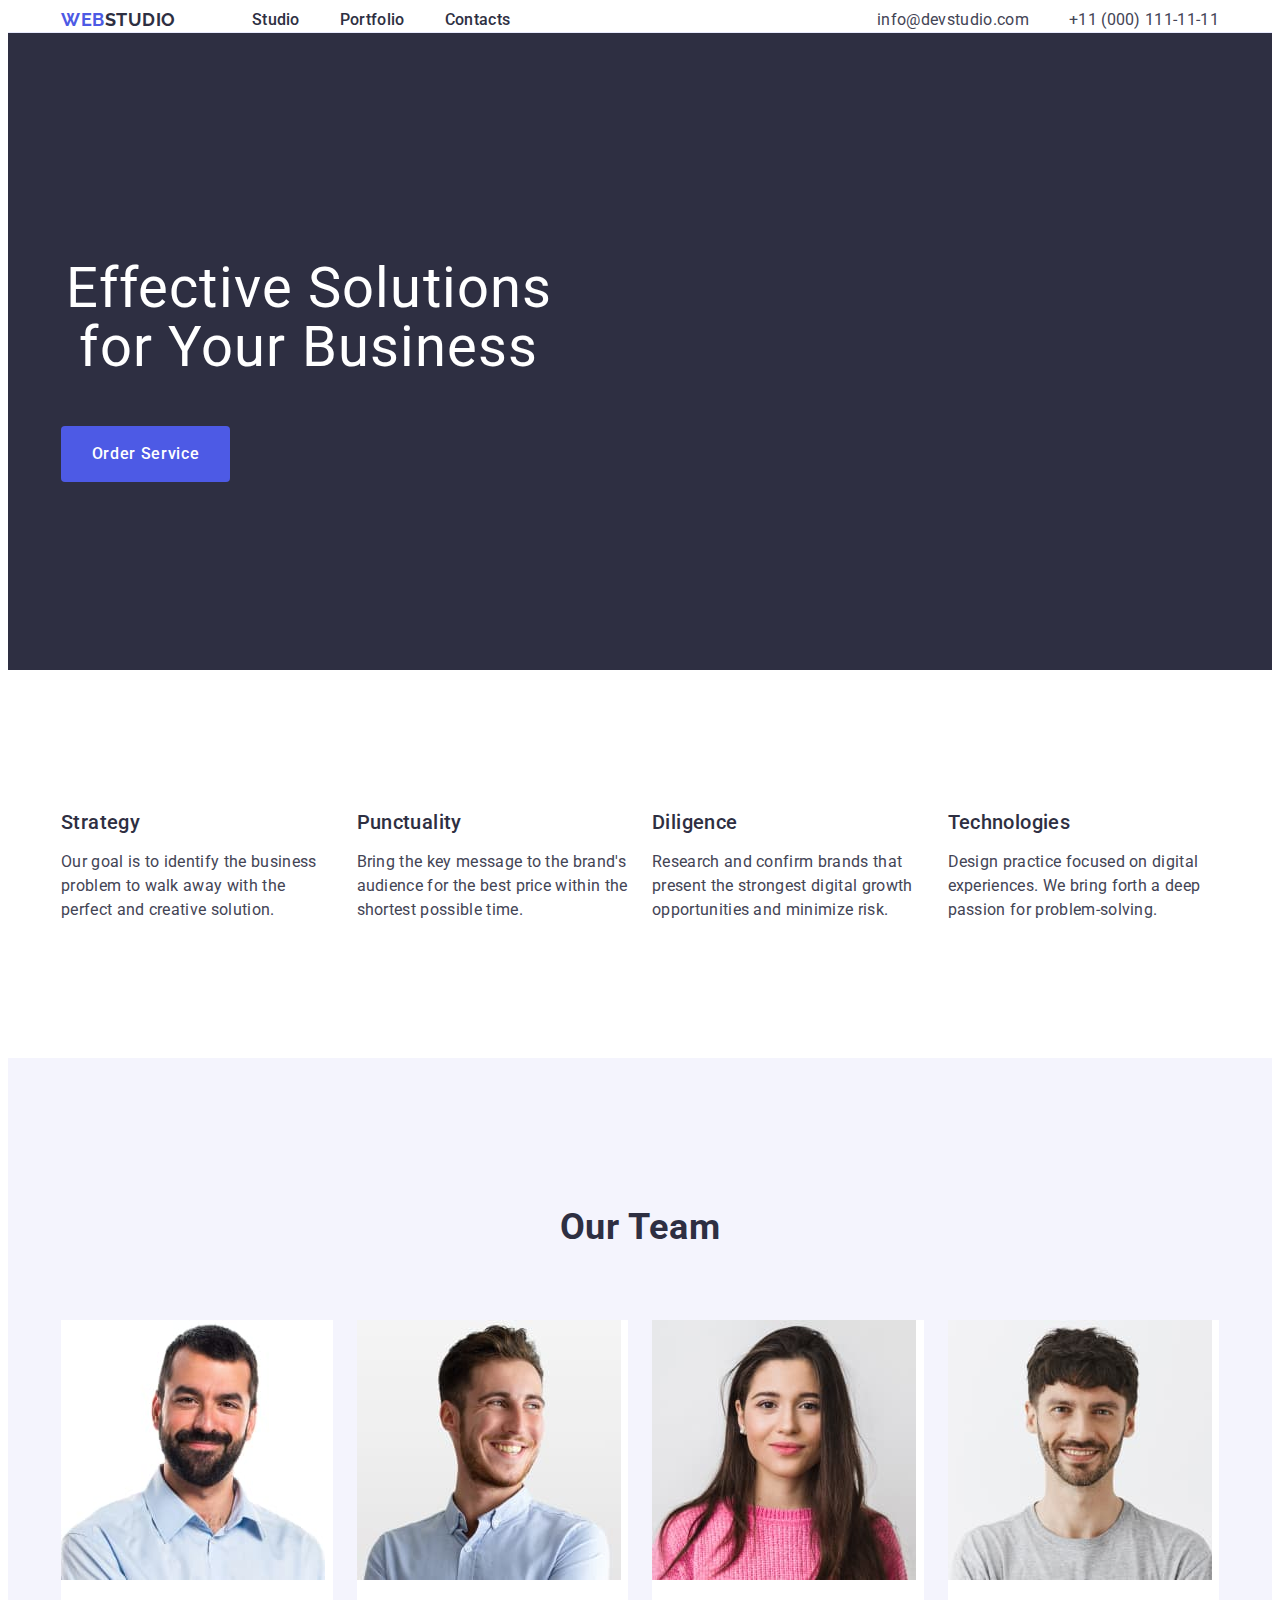
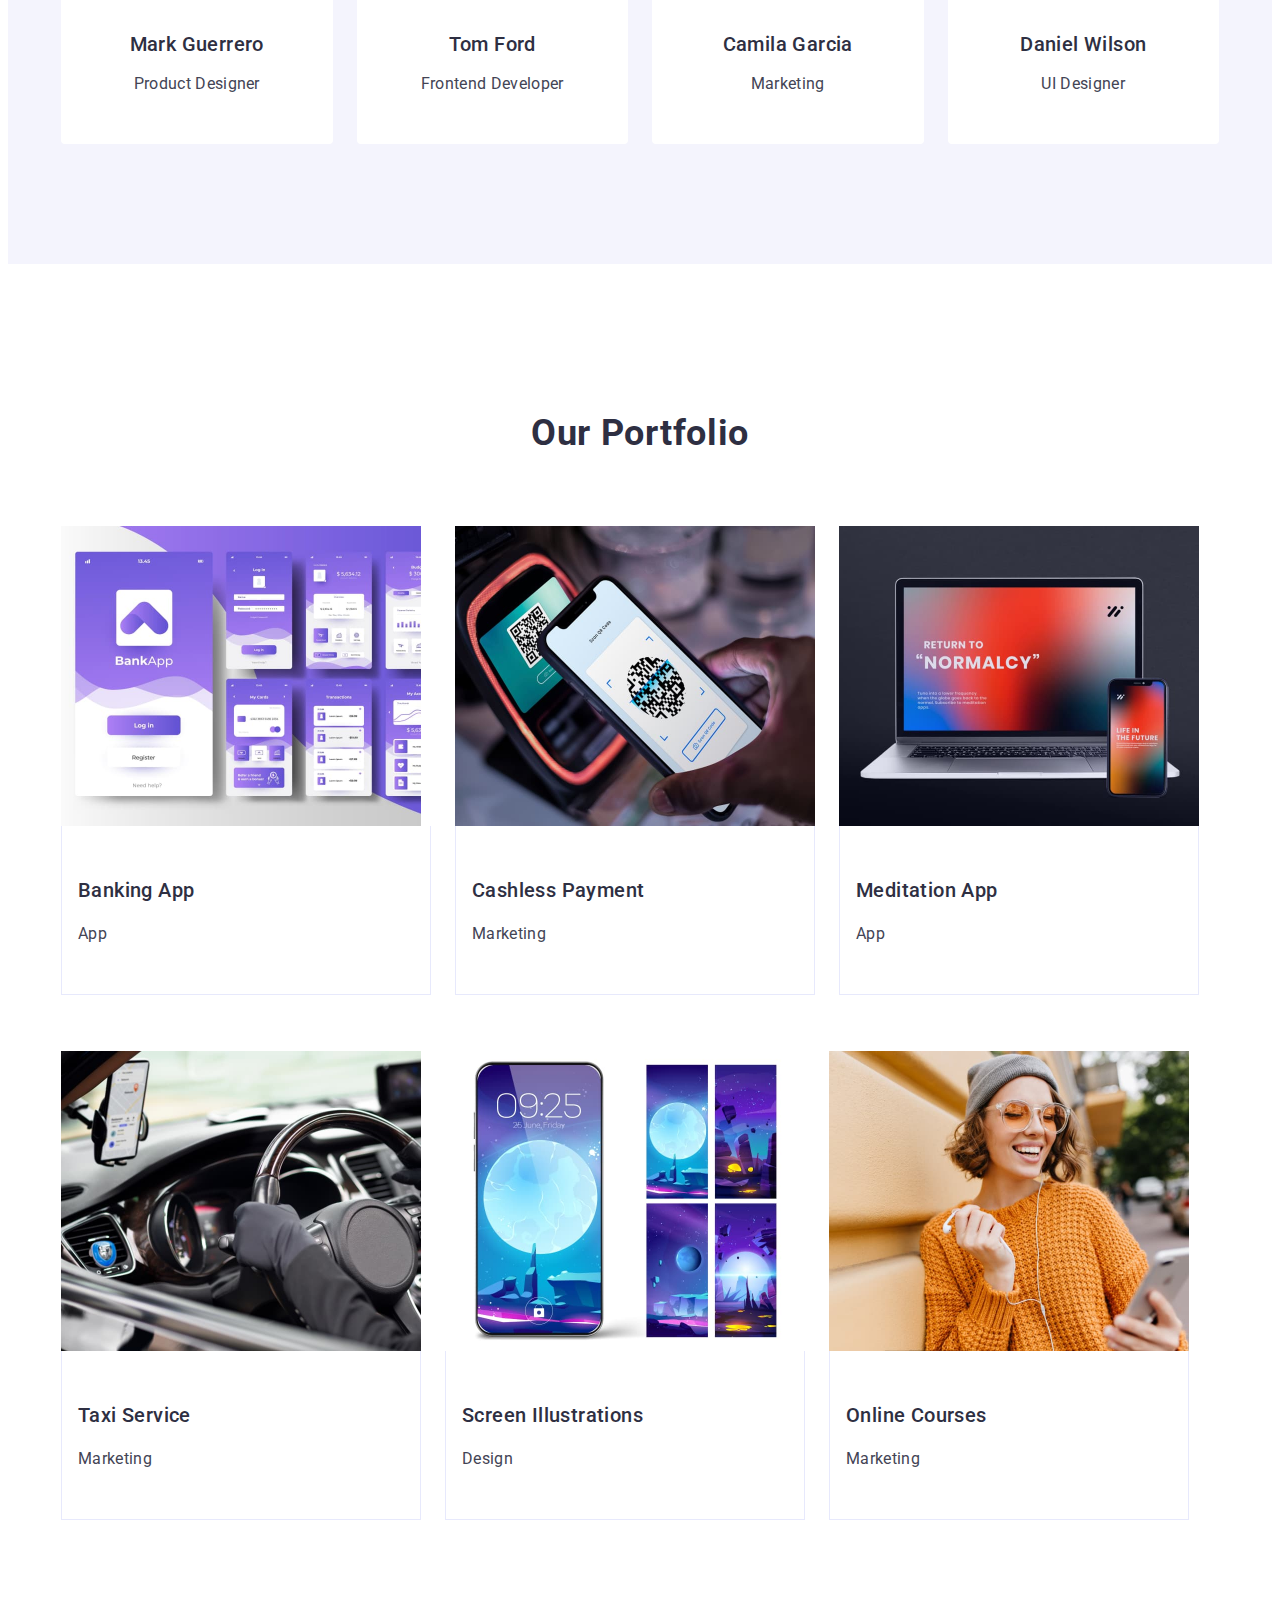
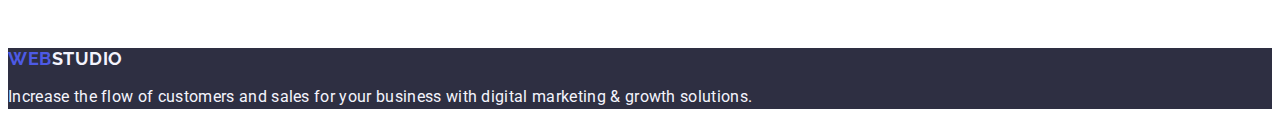
==== commit 26f9aea9: "update" ====
--- a/index.html
+++ b/index.html
@@ -105,7 +105,7 @@
       </section>
       <section class="our_team">
         <div class="container">
-          <h2 class="our_portfolio">Our Team</h2>
+          <h2 class="header_two">Our Team</h2>
           <ul class="team_list">
             <li class="team_card">
               <img
@@ -155,59 +155,78 @@
         </div>
       </section>
       <section class="our_portfolio">
-        <h2 class="header_two">Our Portfolio</h2>
-        <ul>
-          <li>
-            <img src="./images/jpg/image_1.jpg" alt="Banking App" width="360" />
-            <h3 class="header_three">Banking App</h3>
-            <p class="portfolio_p">App</p>
-          </li>
-          <li>
-            <img
-              src="./images/jpg/image_2.jpg"
-              alt="Cashless Payment"
-              width="360"
-            />
-            <h3 class="header_three">Cashless Payment</h3>
-            <p class="portfolio_p">Marketing</p>
-          </li>
-          <li>
-            <img
-              src="./images/jpg/image_3.jpg"
-              alt="Meditation App"
-              width="360"
-            />
-            <h3 class="header_three">Meditation App</h3>
-            <p class="portfolio_p">App</p>
-          </li>
-          <li>
-            <img
-              src="./images/jpg/image_4.jpg"
-              alt="Taxi Service Marketing"
-              width="360"
-            />
-            <h3 class="header_three">Taxi Service</h3>
-            <p class="portfolio_p">Marketing</p>
-          </li>
-          <li>
-            <img
-              src="./images/jpg/image_5.jpg"
-              alt="Screen Illustrations"
-              width="360"
-            />
-            <h3 class="header_three">Screen Illustrations</h3>
-            <p class="portfolio_p">Design</p>
-          </li>
-          <li>
-            <img
-              src="./images/jpg/image_6.jpg"
-              alt="Online Courses Marketing"
-              width="360"
-            />
-            <h3 class="header_three">Online Courses</h3>
-            <p class="portfolio_p">Marketing</p>
-          </li>
-        </ul>
+        <div class="container">
+          <h2 class="header_portfolio">Our Portfolio</h2>
+          <ul class="portfolio_list">
+            <li class="portfolio_card">
+              <img
+                src="./images/jpg/image_1.jpg"
+                alt="Banking App"
+                width="360"
+              />
+
+              <div class="portfolio_container">
+                <h3 class="header_three">Banking App</h3>
+                <p class="portfolio_p">App</p>
+              </div>
+            </li>
+            <li>
+              <img
+                src="./images/jpg/image_2.jpg"
+                alt="Cashless Payment"
+                width="360"
+              />
+              <div class="portfolio_container">
+                <h3 class="header_three">Cashless Payment</h3>
+                <p class="portfolio_p">Marketing</p>
+              </div>
+            </li>
+            <li>
+              <img
+                src="./images/jpg/image_3.jpg"
+                alt="Meditation App"
+                width="360"
+              />
+              <div class="portfolio_container">
+                <h3 class="header_three">Meditation App</h3>
+                <p class="portfolio_p">App</p>
+              </div>
+            </li>
+            <li>
+              <img
+                src="./images/jpg/image_4.jpg"
+                alt="Taxi Service Marketing"
+                width="360"
+              />
+              <div class="portfolio_container">
+                <h3 class="header_three">Taxi Service</h3>
+                <p class="portfolio_p">Marketing</p>
+              </div>
+            </li>
+            <li>
+              <img
+                src="./images/jpg/image_5.jpg"
+                alt="Screen Illustrations"
+                width="360"
+              />
+              <div class="portfolio_container">
+                <h3 class="header_three">Screen Illustrations</h3>
+                <p class="portfolio_p">Design</p>
+              </div>
+            </li>
+            <li>
+              <img
+                src="./images/jpg/image_6.jpg"
+                alt="Online Courses Marketing"
+                width="360"
+              />
+              <div class="portfolio_container">
+                <h3 class="header_three">Online Courses</h3>
+                <p class="portfolio_p">Marketing</p>
+              </div>
+            </li>
+          </ul>
+        </div>
       </section>
     </main>
     <footer class="footer">
--- a/css/style.css
+++ b/css/style.css
@@ -241,9 +241,6 @@
 /* Section 2 */
 
 /* Section 3 */
-.our_portfolio {
-  margin-bottom: 72px;
-}
 .our_team {
   background: var(--CLOUD, #f4f4fd);
   padding-top: 120px;
@@ -260,6 +257,7 @@
   line-height: 1.11;
   letter-spacing: 0.02em;
   text-transform: capitalize;
+  margin-bottom: 72px;
 }
 .team_card {
   background: var(--WHITE, #fff);
@@ -309,6 +307,19 @@
   letter-spacing: 0.02em;
 }
 .our_portfolio {
+  padding-top: 120px;
+  padding-bottom: 120px;
+}
+.header_three {
+  color: var(--NAVY-BLUE, #2e2f42);
+  font-family: Roboto;
+  font-size: 20px;
+  font-style: normal;
+  font-weight: 500;
+  line-height: 1.2;
+  letter-spacing: 0.02em;
+}
+.header_portfolio {
   color: var(--NAVY-BLUE, #2e2f42);
   text-align: center;
   font-family: "Roboto", sans-serif;
@@ -318,15 +329,22 @@
   line-height: 1.11;
   letter-spacing: 0.02em;
   text-transform: capitalize;
-}
-.header_three {
-  color: var(--NAVY-BLUE, #2e2f42);
-  font-family: Roboto;
-  font-size: 20px;
-  font-style: normal;
-  font-weight: 500;
-  line-height: 1.2;
-  letter-spacing: 0.02em;
+  margin-bottom: 72px;
+}
+.portfolio_list {
+  display: flex;
+  flex-wrap: wrap;
+  column-gap: 24px;
+  row-gap: 48px;
+}
+.portfolio_card {
+  width: calc((100% - 48px) / 3);
+}
+.portfolio_container {
+  padding: 32px 16px;
+  border: 1px solid var(--CORNFLOWER, #e7e9fc);
+  margin-bottom: 8px;
+  border-top: none;
 }
 /* Section 4 */
 
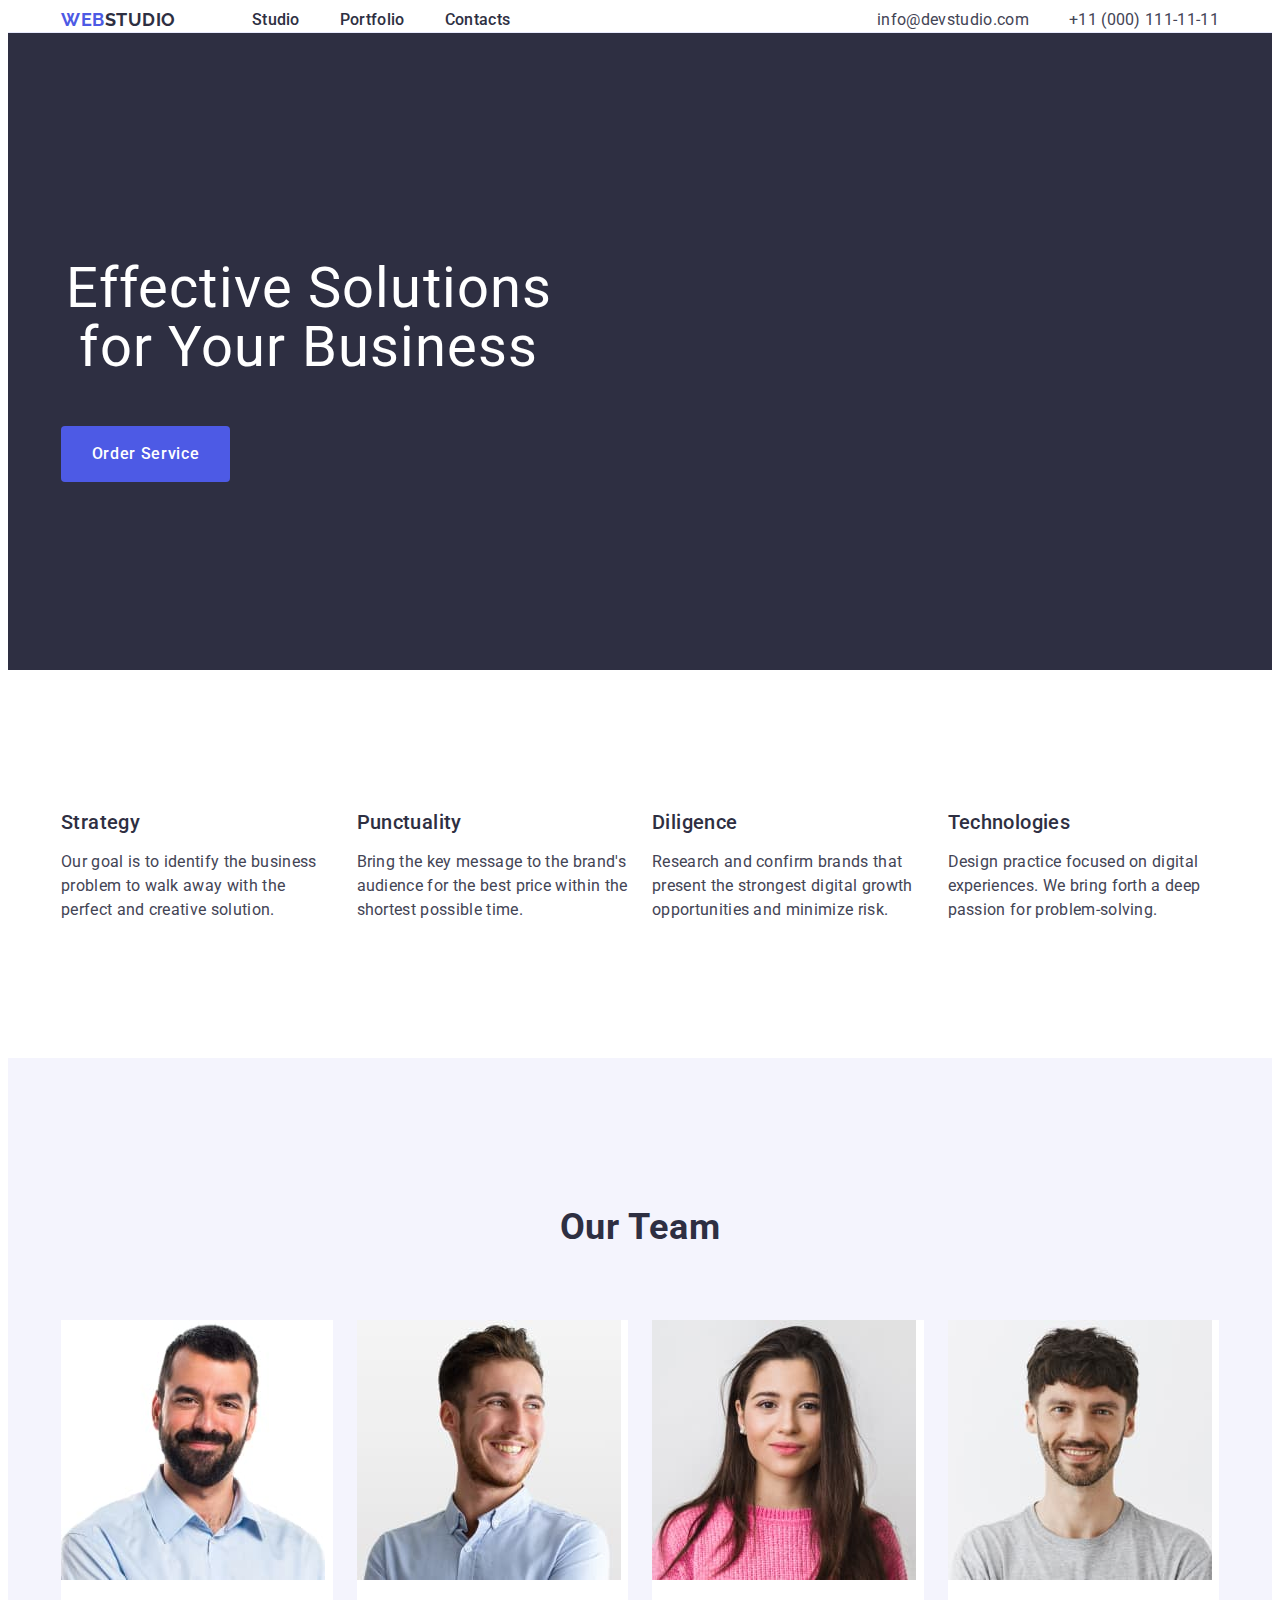
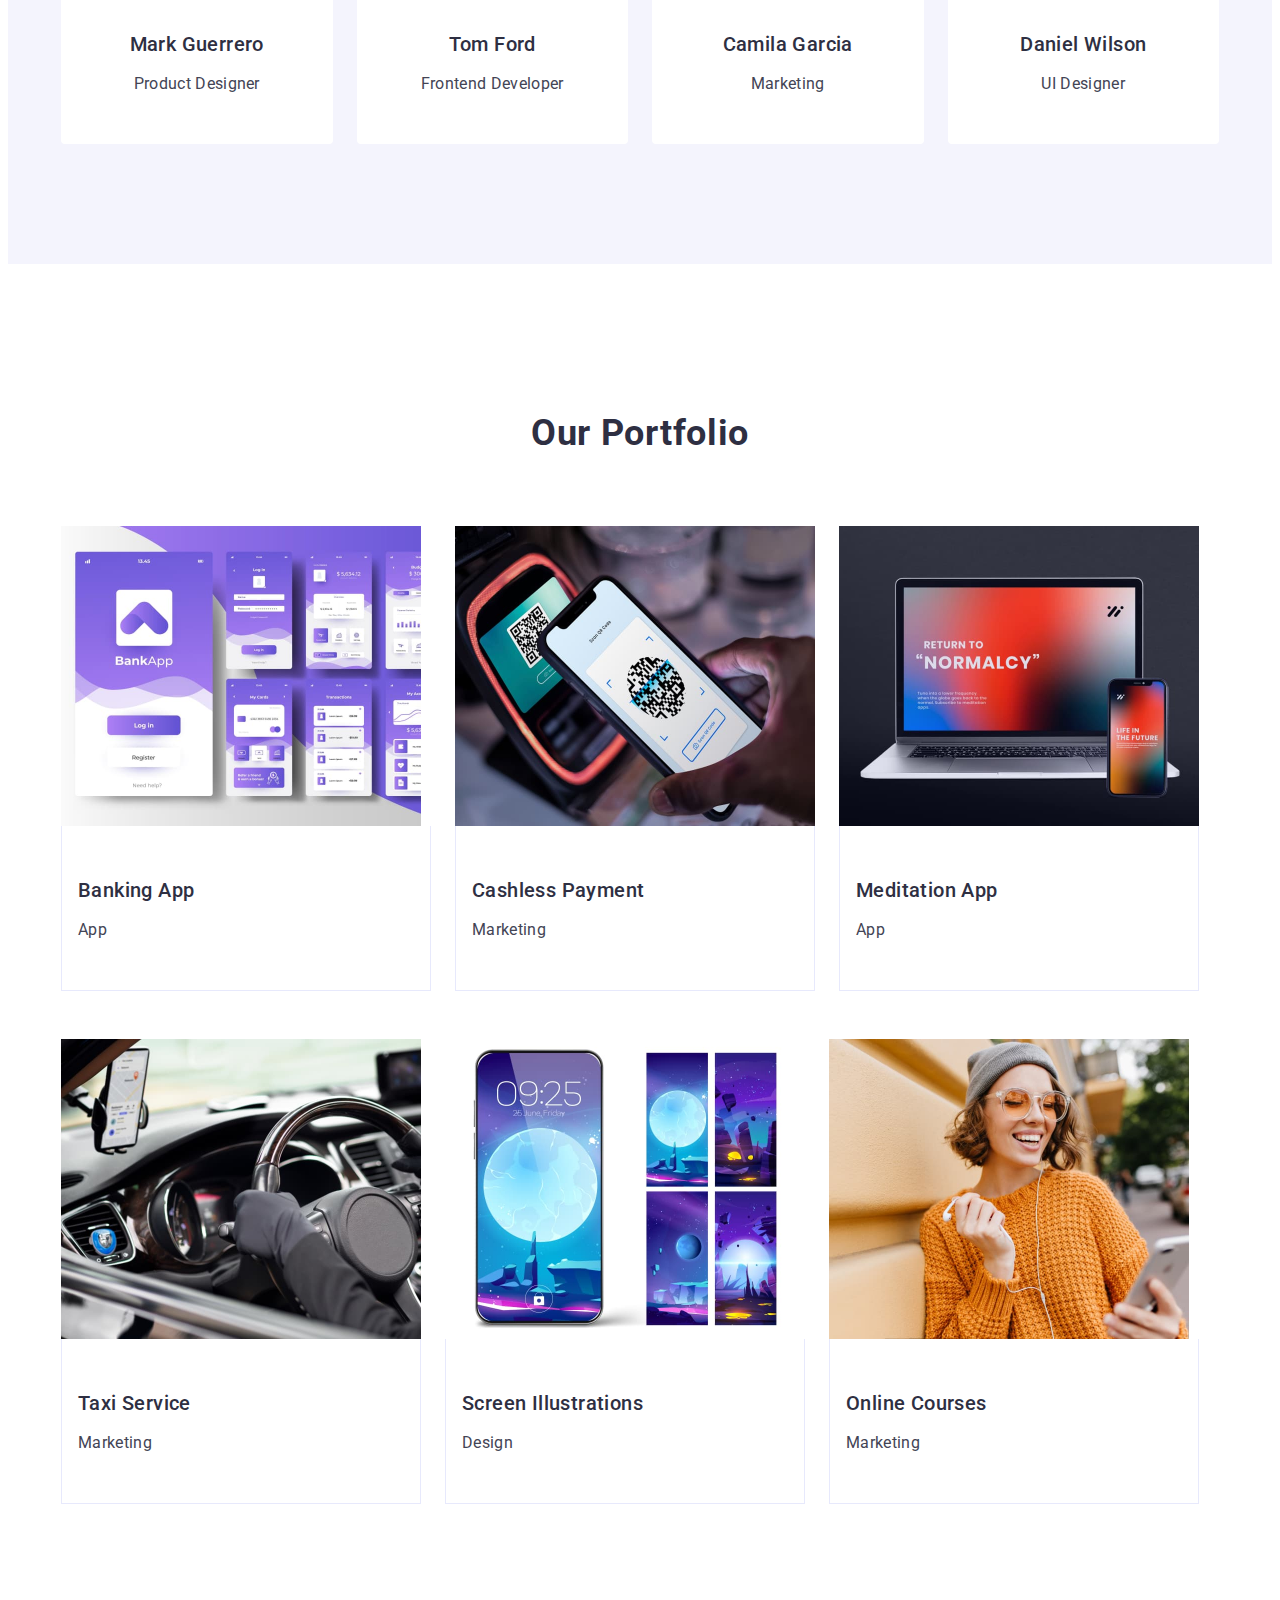
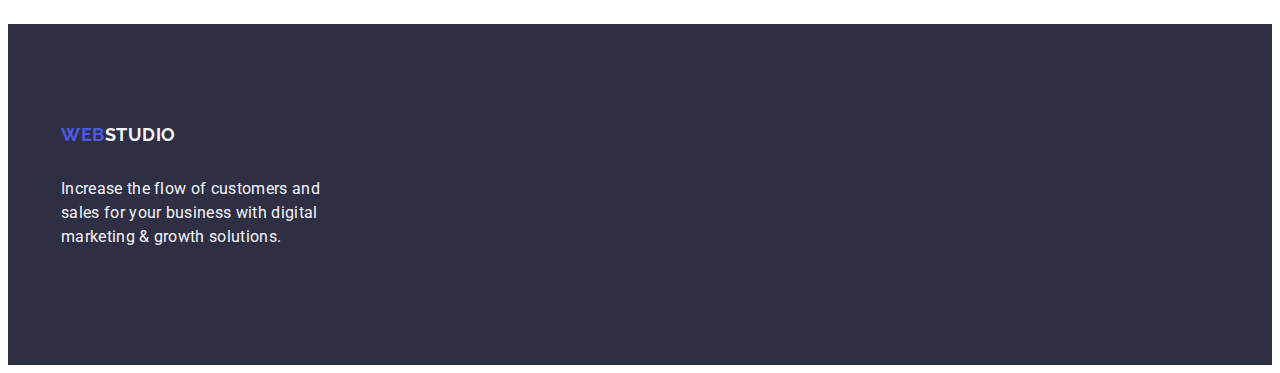
==== commit a8e5ea7e: "update" ====
--- a/index.html
+++ b/index.html
@@ -214,7 +214,7 @@
                 <p class="portfolio_p">Design</p>
               </div>
             </li>
-            <li>
+            <li class="portfolio_card">
               <img
                 src="./images/jpg/image_6.jpg"
                 alt="Online Courses Marketing"
@@ -230,13 +230,15 @@
       </section>
     </main>
     <footer class="footer">
-      <a href="./index.html" class="header_logo_link"
-        >Web<span class="span_footer">Studio</span></a
-      >
-      <p class="footer_p">
-        Increase the flow of customers and sales for your business with digital
-        marketing & growth solutions.
-      </p>
+      <div class="container">
+        <a href="./index.html" class="header_logo_footer"
+          >Web<span class="span_footer">Studio</span></a
+        >
+        <p class="footer_p">
+          Increase the flow of customers and sales for your business with
+          digital marketing & growth solutions.
+        </p>
+      </div>
     </footer>
   </body>
 </html>
--- a/css/style.css
+++ b/css/style.css
@@ -318,6 +318,7 @@
   font-weight: 500;
   line-height: 1.2;
   letter-spacing: 0.02em;
+  margin-bottom: 8px;
 }
 .header_portfolio {
   color: var(--NAVY-BLUE, #2e2f42);
@@ -343,7 +344,6 @@
 .portfolio_container {
   padding: 32px 16px;
   border: 1px solid var(--CORNFLOWER, #e7e9fc);
-  margin-bottom: 8px;
   border-top: none;
 }
 /* Section 4 */
@@ -352,6 +352,7 @@
 
 .footer {
   background: var(--NAVY-BLUE, #2e2f42);
+  padding: 100px 0 100px 0;
 }
 .span_footer {
   color: #f4f4fd;
@@ -364,6 +365,19 @@
   font-weight: 400;
   line-height: 1.5;
   letter-spacing: 0.02em;
-}
-
+  max-width: 264px;
+}
+.header_logo_footer {
+  color: var(--IRIS, #4d5ae5);
+  font-family: "Raleway", sans-serif;
+  font-size: 18px;
+  font-style: normal;
+  font-weight: 700;
+  line-height: 1.17;
+  letter-spacing: 0.54px;
+  text-transform: uppercase;
+  margin-right: 76px;
+  display: inline-block;
+  margin-bottom: 16px;
+}
 /* Footer */
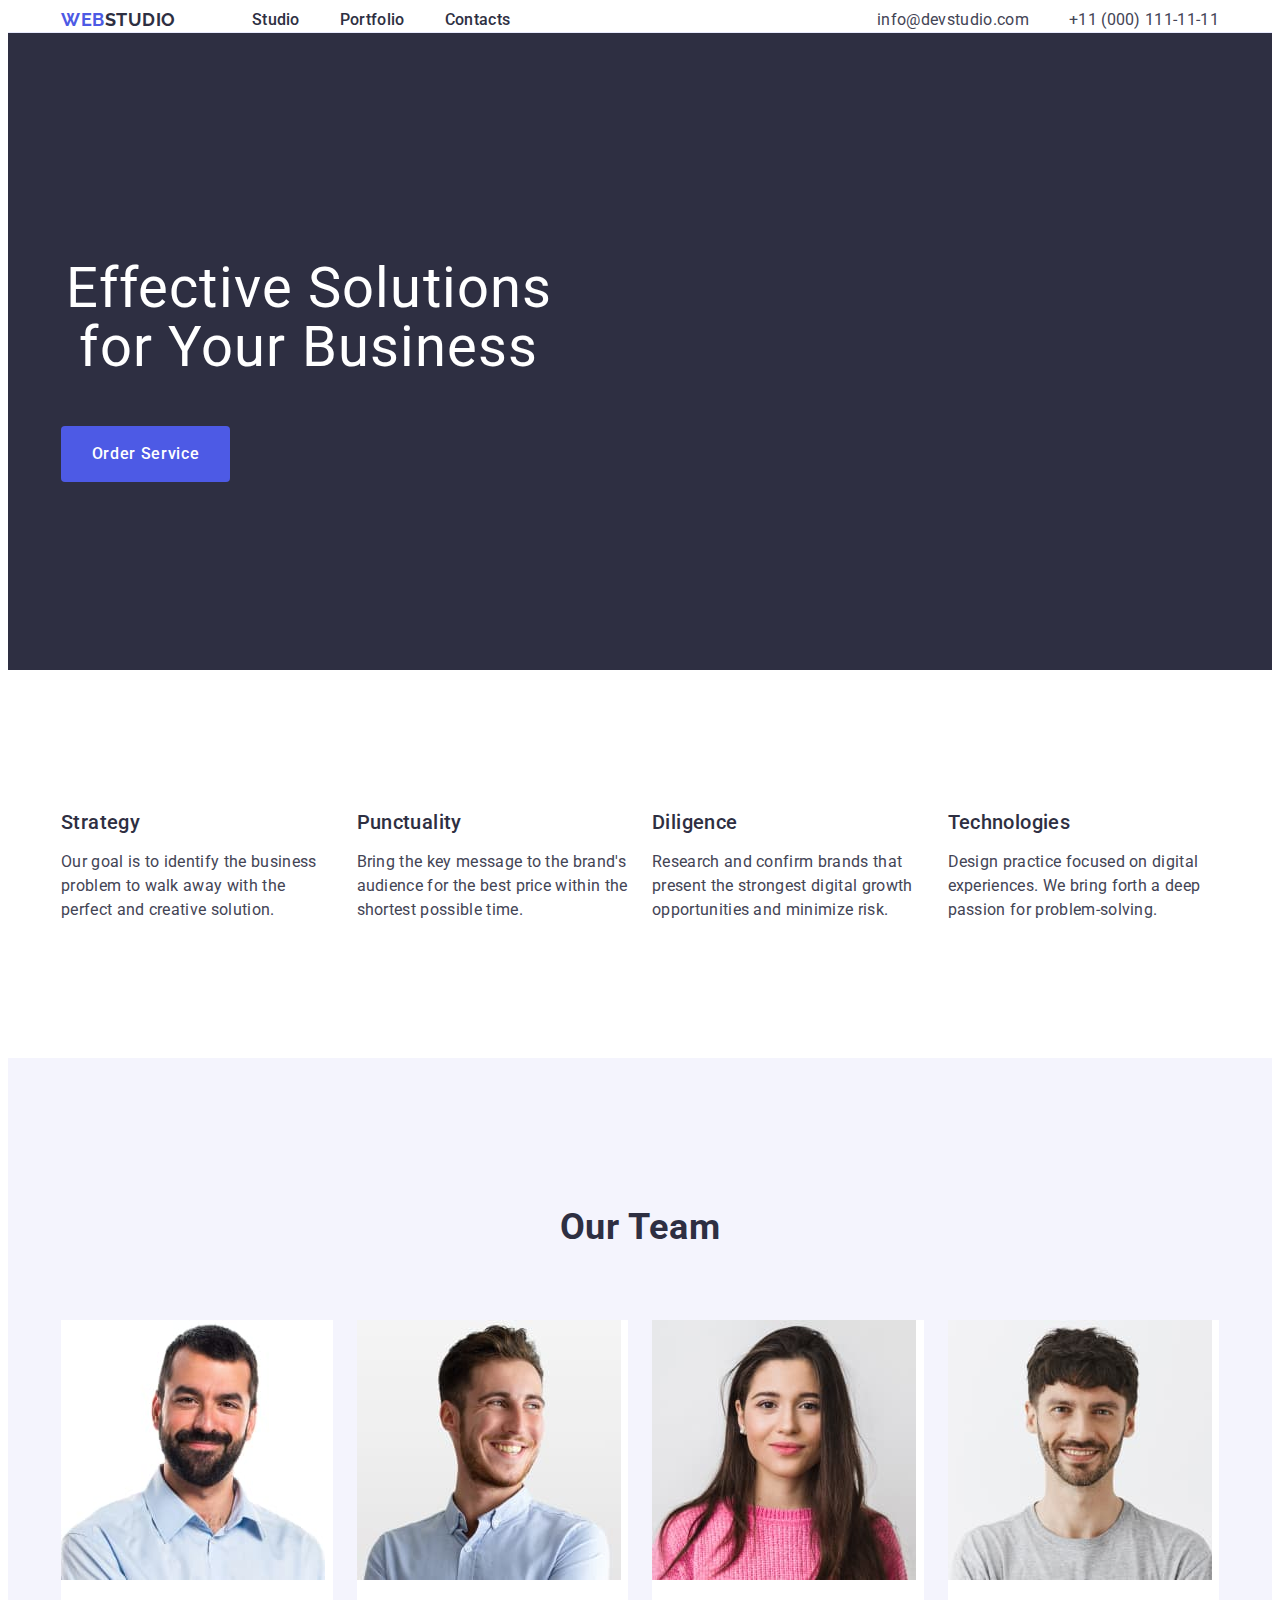
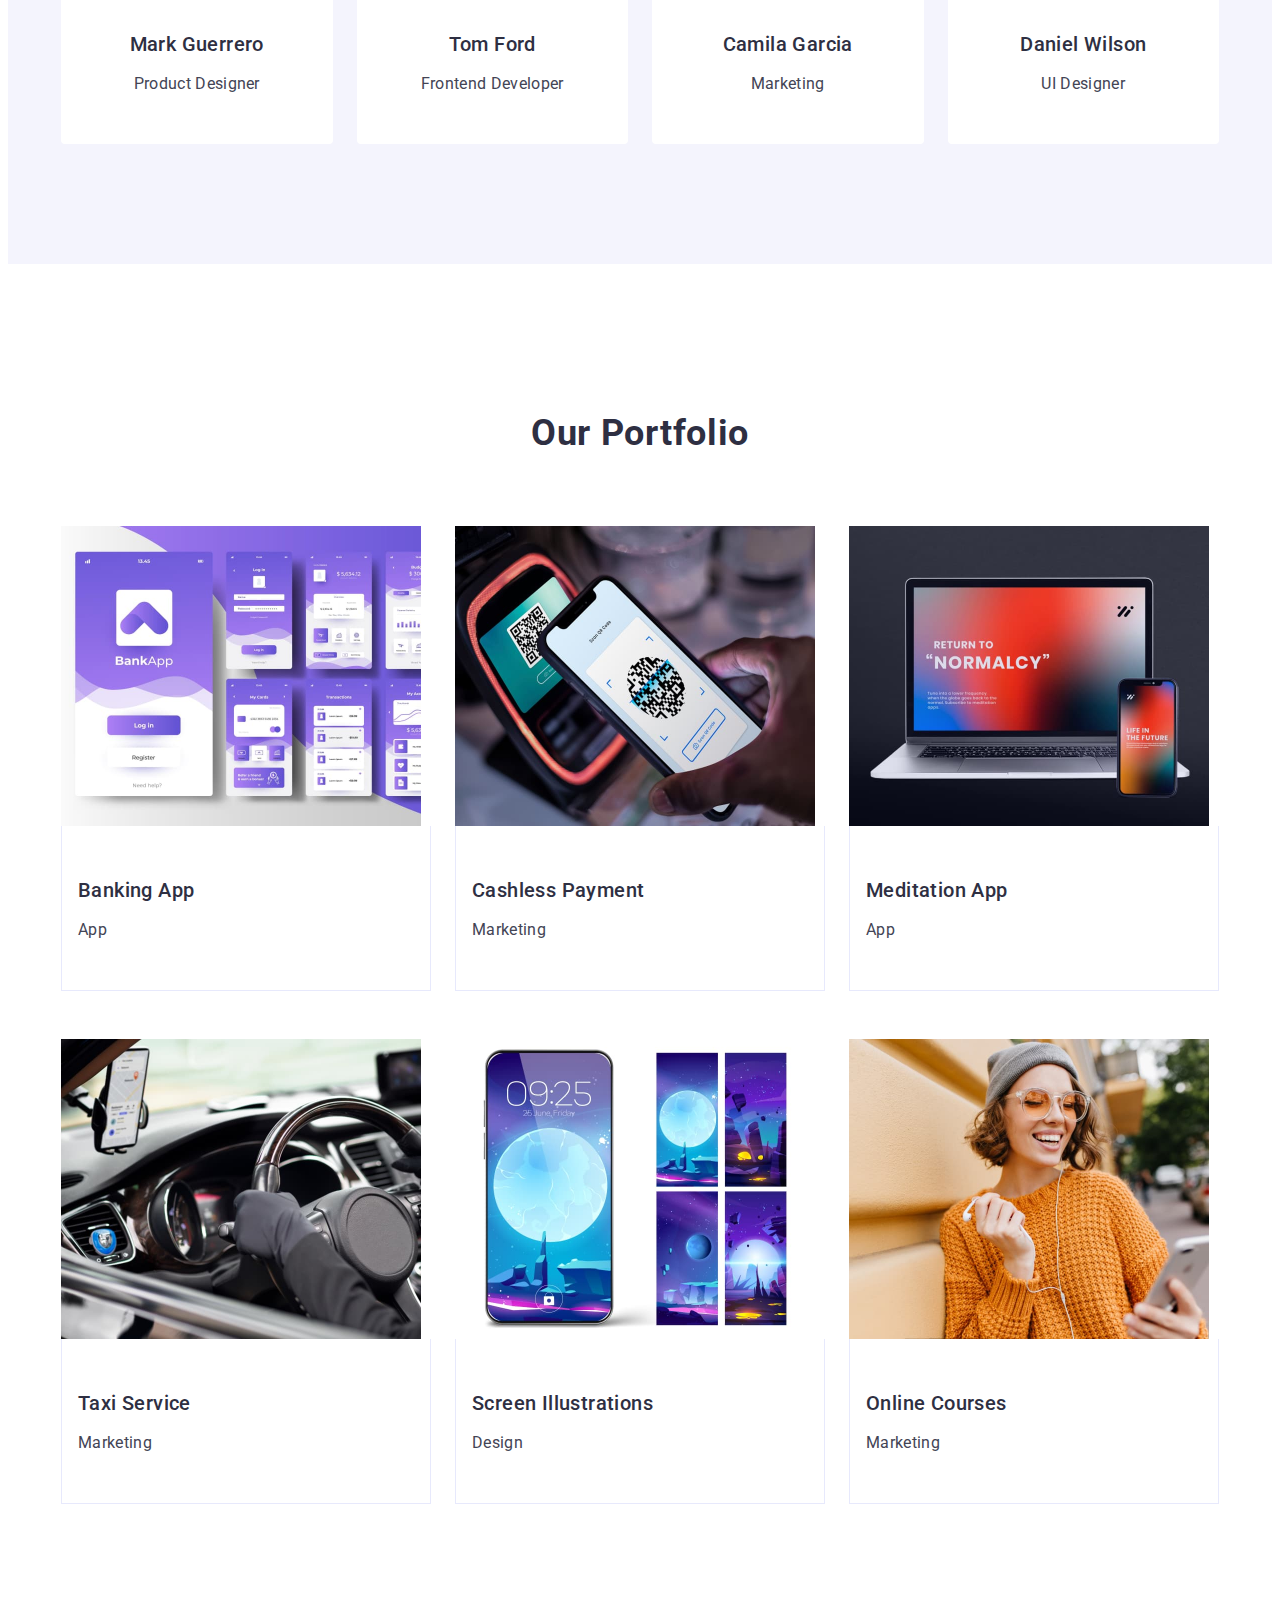
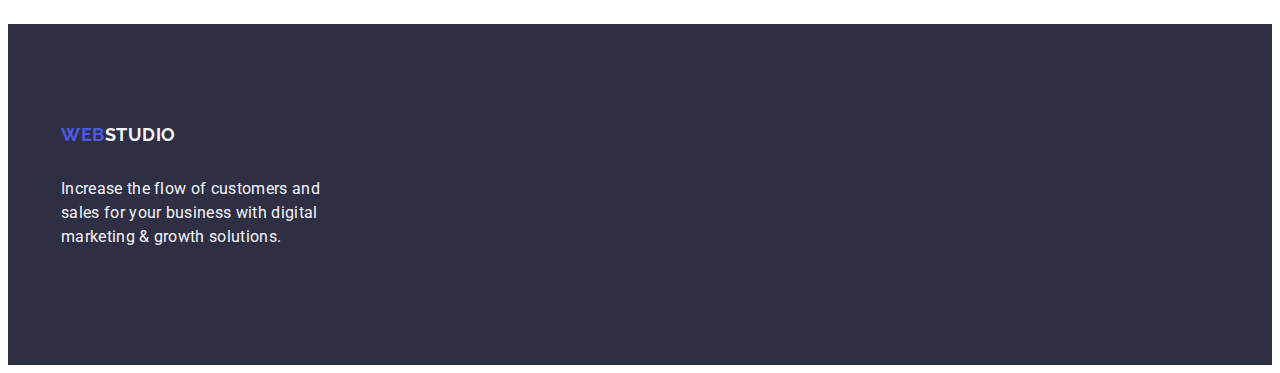
==== commit 85dc762b: "Update index.html" ====
--- a/index.html
+++ b/index.html
@@ -170,7 +170,7 @@
                 <p class="portfolio_p">App</p>
               </div>
             </li>
-            <li>
+            <li class="portfolio_card">
               <img
                 src="./images/jpg/image_2.jpg"
                 alt="Cashless Payment"
@@ -181,7 +181,7 @@
                 <p class="portfolio_p">Marketing</p>
               </div>
             </li>
-            <li>
+            <li class="portfolio_card">
               <img
                 src="./images/jpg/image_3.jpg"
                 alt="Meditation App"
@@ -192,7 +192,7 @@
                 <p class="portfolio_p">App</p>
               </div>
             </li>
-            <li>
+            <li class="portfolio_card">
               <img
                 src="./images/jpg/image_4.jpg"
                 alt="Taxi Service Marketing"
@@ -203,7 +203,7 @@
                 <p class="portfolio_p">Marketing</p>
               </div>
             </li>
-            <li>
+            <li class="portfolio_card">
               <img
                 src="./images/jpg/image_5.jpg"
                 alt="Screen Illustrations"
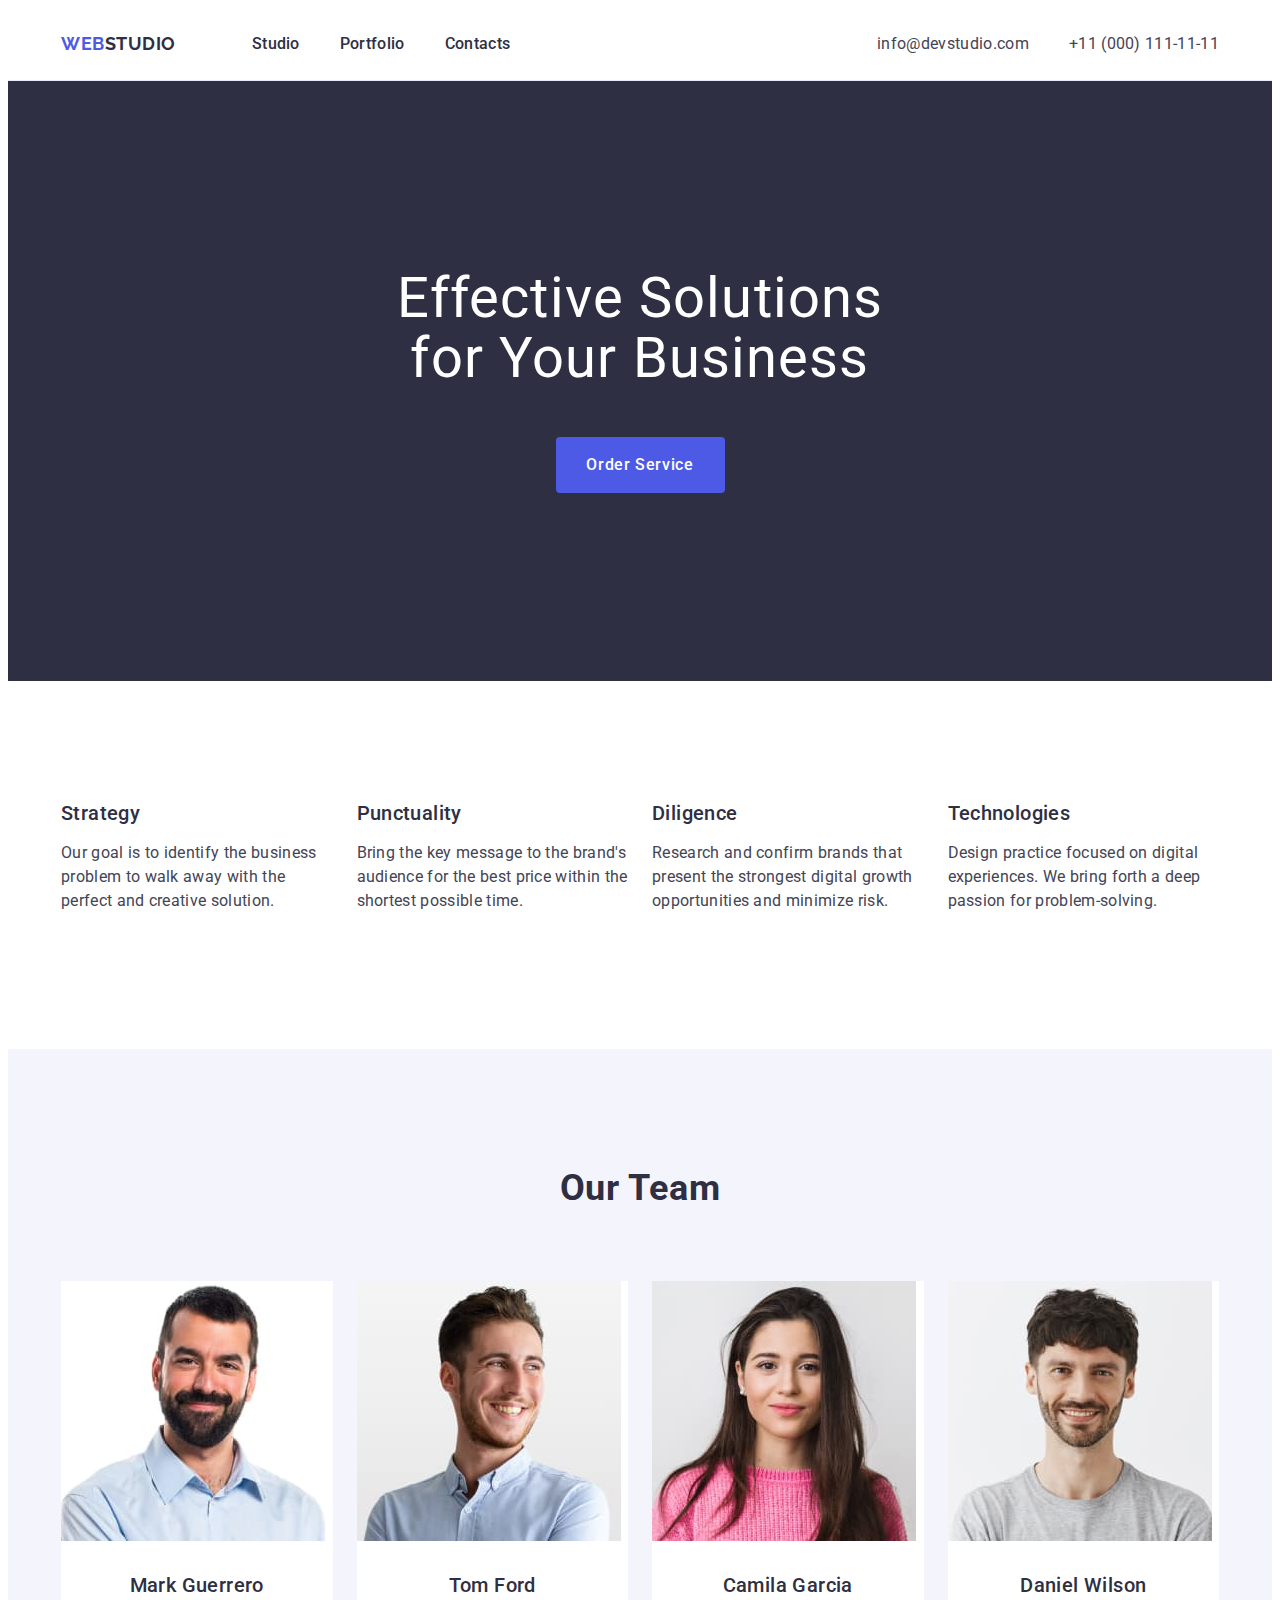
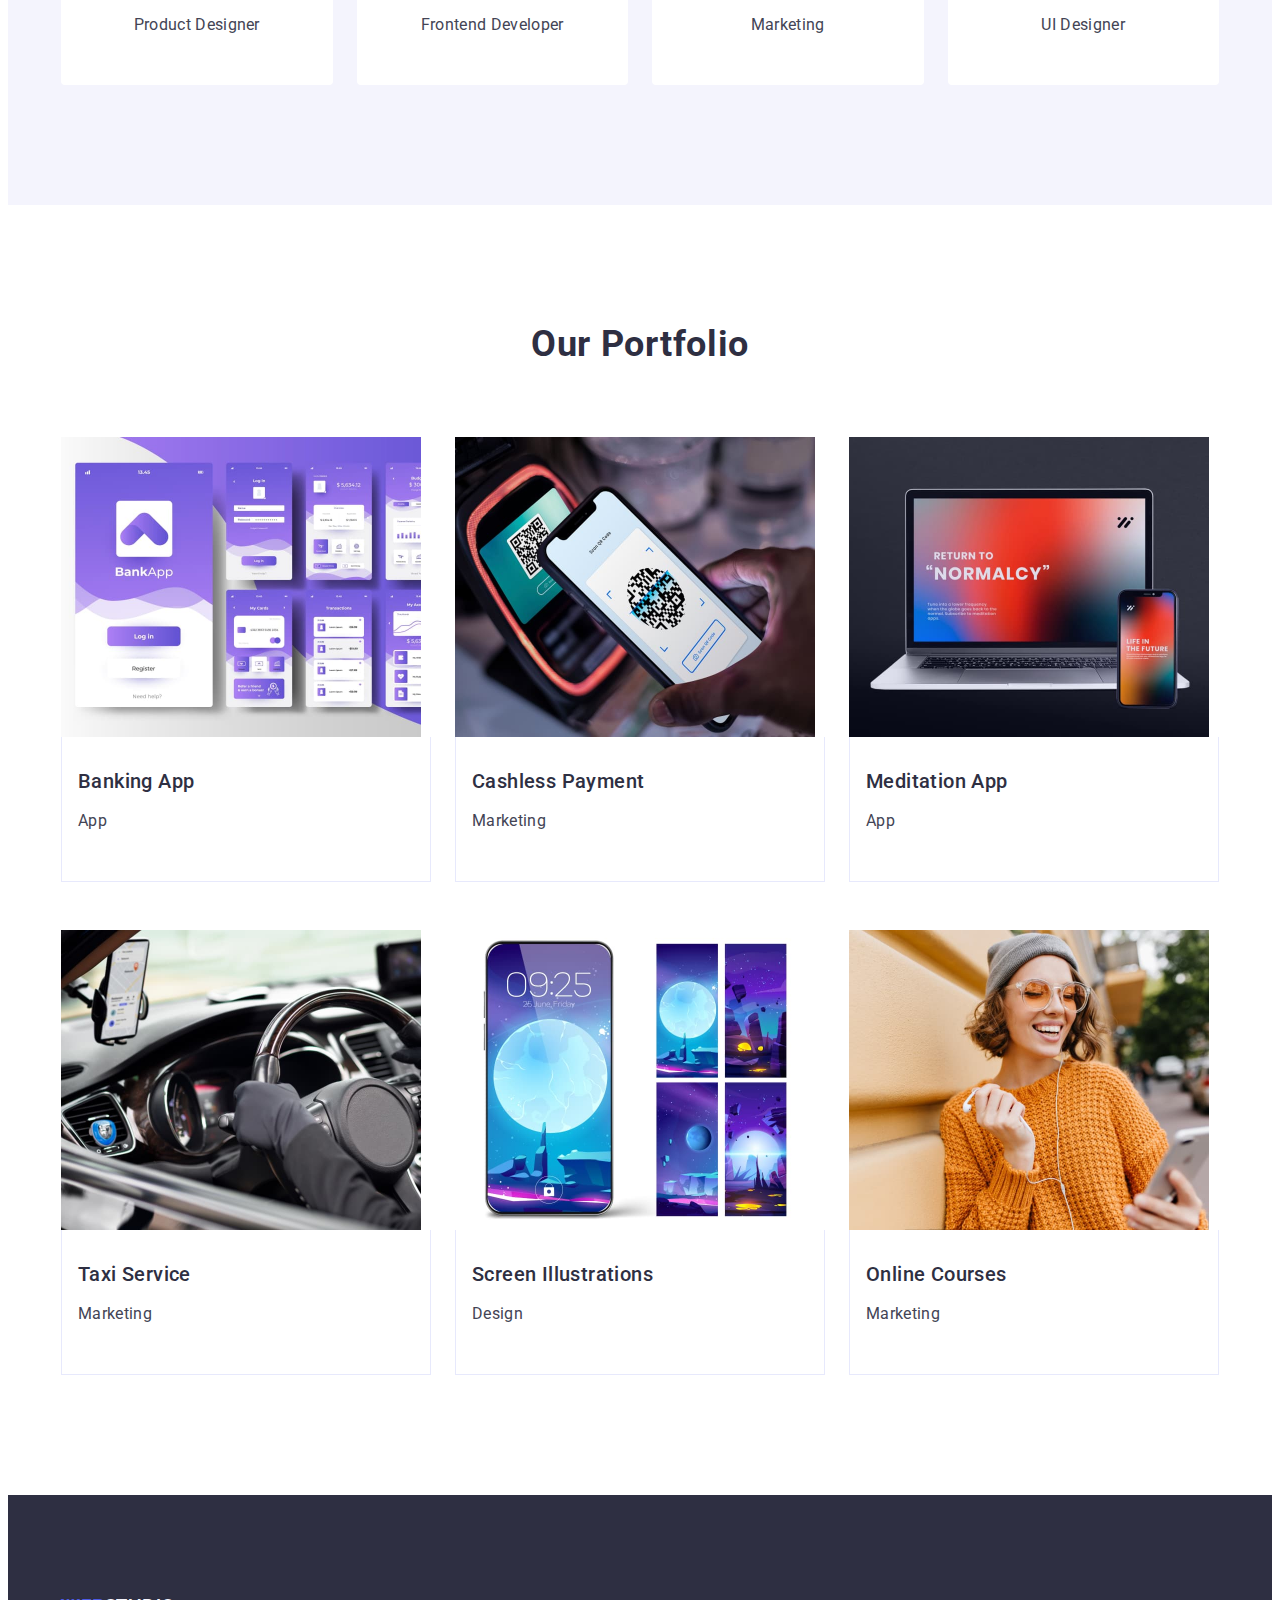
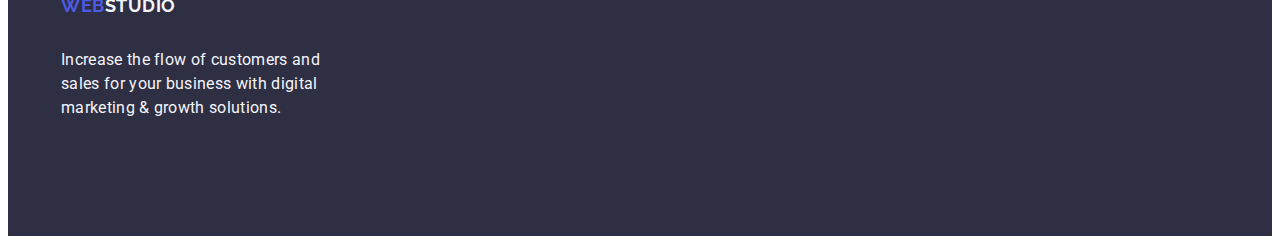
==== commit 543d4035: "update" ====
--- a/index.html
+++ b/index.html
@@ -4,16 +4,9 @@
     <meta charset="UTF-8" />
     <meta name="viewport" content="width=device-width, initial-scale=1.0" />
     <title>Web Studio</title>
-    <link rel="preconnect" href="https://fonts.googleapis.com" />
     <link rel="preconnect" href="https://fonts.gstatic.com" crossorigin />
     <link
-      href="https://fonts.googleapis.com/css2?family=Montserrat:wght@400;700&family=Roboto:wght@400;500;700&display=swap"
-      rel="stylesheet"
-    />
-    <link rel="preconnect" href="https://fonts.googleapis.com" />
-    <link rel="preconnect" href="https://fonts.gstatic.com" crossorigin />
-    <link
-      href="https://fonts.googleapis.com/css2?family=Raleway:wght@700&display=swap"
+      href="https://fonts.googleapis.com/css2?family=Raleway:wght@700&family=Roboto:wght@400;500;700&display=swap"
       rel="stylesheet"
     />
     <link
--- a/css/style.css
+++ b/css/style.css
@@ -34,7 +34,10 @@
 h3,
 h4,
 h5,
-h6,
+h6 {
+  margin: 0;
+  font: inherit;
+}
 p,
 input,
 textarea,
@@ -118,6 +121,7 @@
   letter-spacing: 0.32px;
   padding-top: 24px;
   padding-bottom: 24px;
+  display: block;
 }
 .link:hover {
   color: #404bbf;
@@ -167,6 +171,9 @@
   line-height: 1.07;
   letter-spacing: 0.02em;
   max-width: 496px;
+  margin-left: auto;
+  margin-right: auto;
+  margin-bottom: 48px;
 }
 
 .button_link {
@@ -185,6 +192,7 @@
   min-width: 169px;
   height: 56px;
   margin-top: 48px;
+  margin: 0 auto;
 }
 .button_link:hover {
   background: var(--OCEAN, #404bbf);
@@ -234,6 +242,7 @@
 .company_list {
   display: flex;
   gap: 24px;
+  margin: 0 auto;
 }
 .company_item {
   width: calc((100% - 72px) / 4);
@@ -292,6 +301,7 @@
 .team_list_container {
   padding-top: 32px;
   padding-bottom: 32px;
+  margin: 0;
 }
 /* Section 3 */
 
@@ -345,6 +355,7 @@
   padding: 32px 16px;
   border: 1px solid var(--CORNFLOWER, #e7e9fc);
   border-top: none;
+  margin: 0 auto;
 }
 /* Section 4 */
 
@@ -353,6 +364,7 @@
 .footer {
   background: var(--NAVY-BLUE, #2e2f42);
   padding: 100px 0 100px 0;
+  margin: 0;
 }
 .span_footer {
   color: #f4f4fd;
